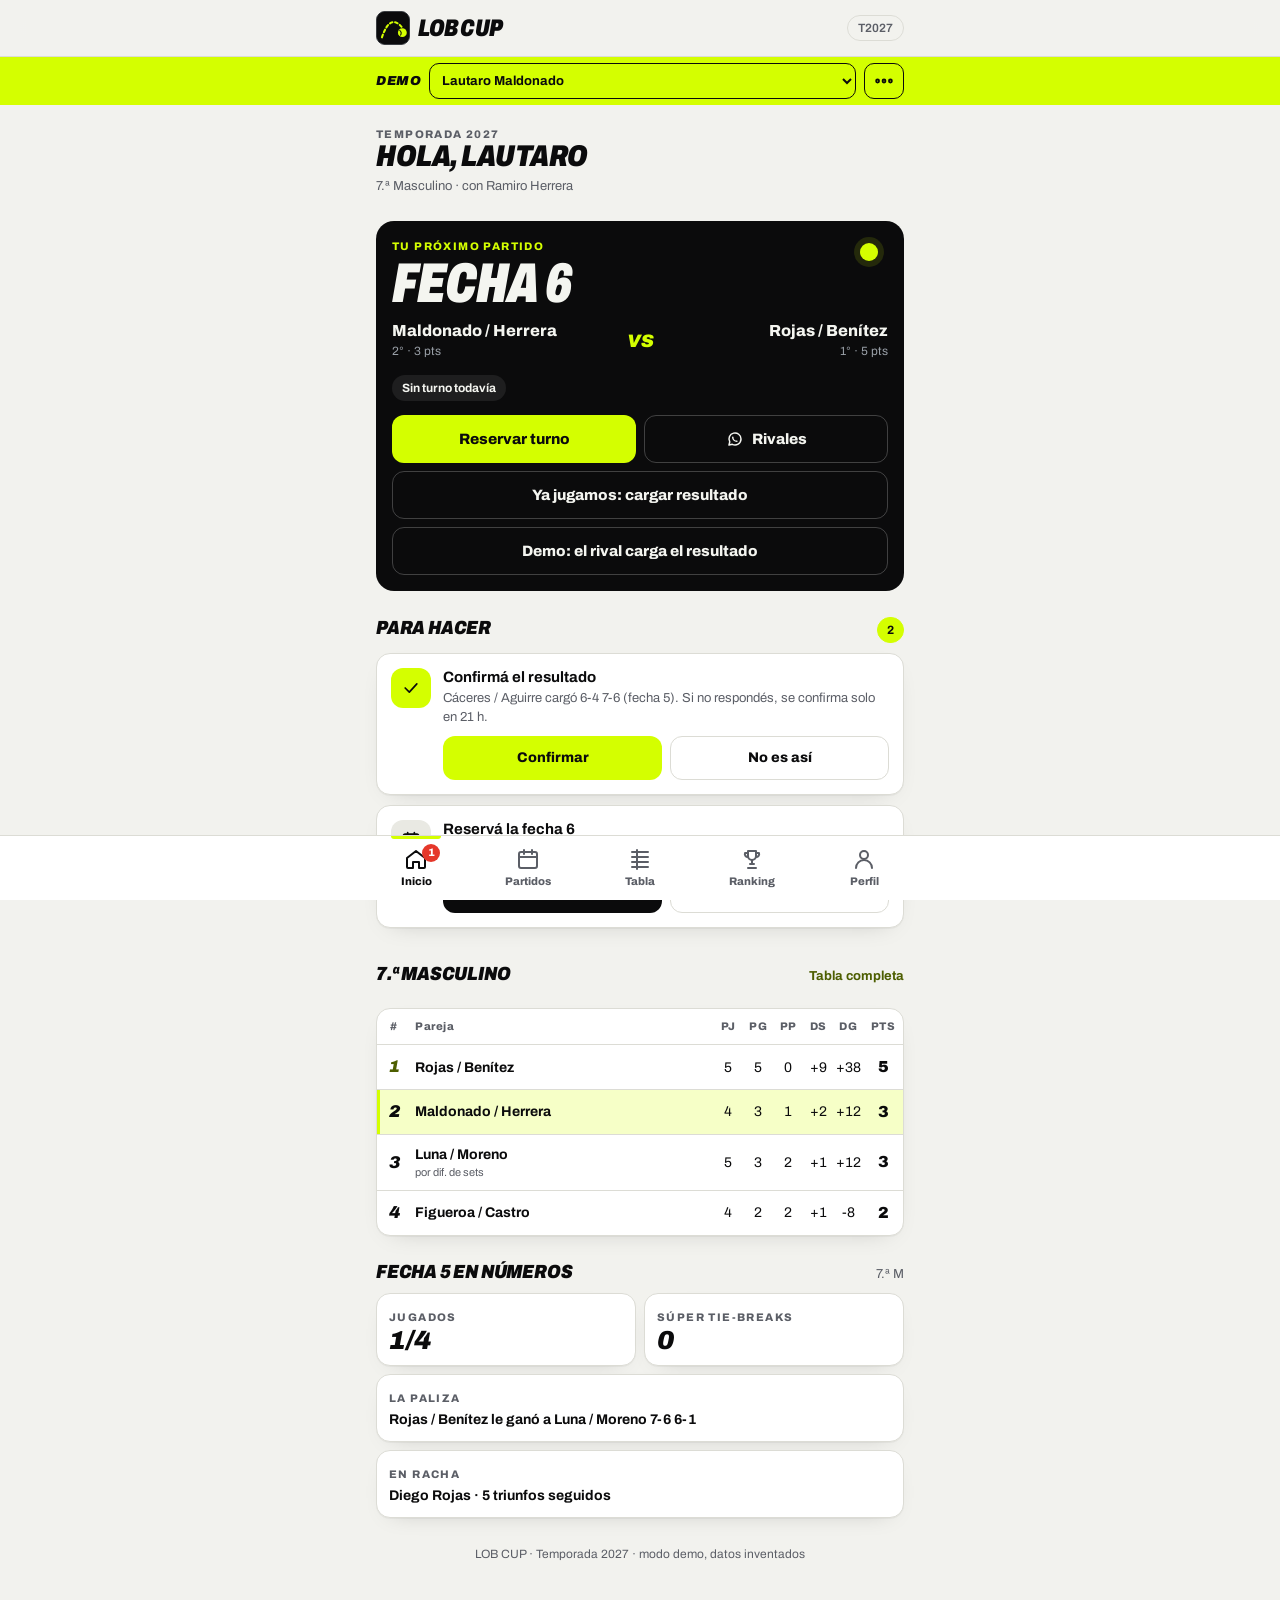
==== index.html @ bacb91ec "Pantallas: inicio, partidos, tabla, ranking, perfil y panel; demo en un archivo Co-Authored-By: Clau" ====
<!doctype html>
<html lang="es-AR">
<head>
<meta charset="utf-8">
<meta name="viewport" content="width=device-width, initial-scale=1, viewport-fit=cover">
<meta name="theme-color" content="#0b0b0c">
<meta name="description" content="Liga amateur de pádel: fixture, resultados, tabla y ranking.">
<title>LOB CUP</title>
<link rel="preconnect" href="https://fonts.googleapis.com">
<link rel="preconnect" href="https://fonts.gstatic.com" crossorigin>
<link href="https://fonts.googleapis.com/css2?family=Archivo:ital,wdth,wght@0,62..125,400..900;1,62..125,400..900&display=swap" rel="stylesheet">
<link rel="stylesheet" href="css/app.css">
<link rel="icon" href="data:image/svg+xml,%3Csvg xmlns='http://www.w3.org/2000/svg' viewBox='0 0 40 40'%3E%3Crect width='40' height='40' rx='10' fill='%230b0b0c'/%3E%3Cpath d='M7 31 Q 17 1 32 21' fill='none' stroke='%23d4ff00' stroke-width='2.4' stroke-dasharray='3.2 3.2' stroke-linecap='round'/%3E%3Ccircle cx='31' cy='25.5' r='5.2' fill='%23d4ff00'/%3E%3C/svg%3E">
<script src="config.js"></script>
</head>
<body>
<div id="app"></div>
<div id="capa"></div>
<div id="toast" class="toast" role="status" aria-live="polite" hidden></div>
<script type="module" src="js/app.js"></script>
</body>
</html>
---- css/app.css ----
/* =====================================================================
   LOB CUP — identidad visual
   Negro + amarillo "volt" + rojo de alerta. Tipografía Archivo (ancha y
   condensada, en itálica para los titulares). Mobile-first (390 px).
   ===================================================================== */
:root {
  --bg: #f2f2ee;
  --surface: #ffffff;
  --surface-2: #e9e9e3;
  --ink: #0b0b0c;
  --mute: #5b5e66;
  --line: #dcdcd5;
  --volt: #d4ff00;
  --volt-ink: #0b0b0c;
  --volt-text: #4d5e00;      /* volt legible sobre fondo claro */
  --hot: #e5372a;
  --ok: #0f9f5a;
  --warn: #b26b00;
  --blue: #2c5bff;
  --hero: #0b0b0c;
  --hero-ink: #f4f5f0;
  --hero-mute: #9aa0a8;
  --shadow: 0 1px 0 rgba(0, 0, 0, .04), 0 8px 24px -16px rgba(0, 0, 0, .25);
  --r: 14px;
  --tab-h: 64px;
  --font: 'Archivo', system-ui, -apple-system, 'Segoe UI', Roboto, sans-serif;
  color-scheme: light;
}
@media (prefers-color-scheme: dark) {
  :root:not([data-theme="light"]) {
    --bg: #0a0b0d; --surface: #15171b; --surface-2: #1e2127; --ink: #f4f5f0; --mute: #979ca6; --line: #282c33;
    --volt-text: #d4ff00; --hot: #ff5446; --ok: #2fdc84; --warn: #ffb020; --blue: #6b8cff;
    --hero: #000000; --shadow: 0 1px 0 rgba(255, 255, 255, .03); color-scheme: dark;
  }
}
:root[data-theme="dark"] {
  --bg: #0a0b0d; --surface: #15171b; --surface-2: #1e2127; --ink: #f4f5f0; --mute: #979ca6; --line: #282c33;
  --volt-text: #d4ff00; --hot: #ff5446; --ok: #2fdc84; --warn: #ffb020; --blue: #6b8cff;
  --hero: #000000; --shadow: 0 1px 0 rgba(255, 255, 255, .03); color-scheme: dark;
}

* { box-sizing: border-box; margin: 0; padding: 0; }
html { -webkit-text-size-adjust: 100%; }
body {
  background: var(--bg); color: var(--ink); font-family: var(--font); font-size: 15px; line-height: 1.4;
  min-height: 100vh; -webkit-tap-highlight-color: transparent; overflow-x: hidden;
}
button, input, select, textarea { font: inherit; color: inherit; }
button { cursor: pointer; border: 0; background: none; }
a { color: inherit; }
.num, .tab-num { font-variant-numeric: tabular-nums; }
.sr { position: absolute; width: 1px; height: 1px; overflow: hidden; clip: rect(0 0 0 0); }
[hidden] { display: none !important; }

/* ---------- Encabezado ---------- */
.top {
  position: sticky; top: 0; z-index: 20; background: color-mix(in srgb, var(--bg) 88%, transparent);
  backdrop-filter: blur(12px); -webkit-backdrop-filter: blur(12px); border-bottom: 1px solid var(--line);
}
.top-in { max-width: 560px; margin: 0 auto; padding: 10px 16px; display: flex; align-items: center; gap: 10px; min-height: 56px; }
.logo { display: flex; align-items: center; gap: 8px; text-decoration: none; min-width: 0; }
.logo svg { width: 34px; height: 34px; flex: none; }
.logo b {
  font-weight: 900; font-style: italic; font-stretch: 75%; font-size: 24px; letter-spacing: -.5px; text-transform: uppercase;
  line-height: 1; white-space: nowrap;
}
.top .sp { flex: 1; }
.pill { display: inline-flex; align-items: center; gap: 6px; border: 1px solid var(--line); border-radius: 999px; padding: 4px 10px; font-size: 12px; font-weight: 600; color: var(--mute); white-space: nowrap; }
.icon-btn { width: 44px; height: 44px; border-radius: 12px; display: grid; place-items: center; flex: none; }
.icon-btn:active { background: var(--surface-2); }
.icon-btn svg { width: 22px; height: 22px; }

/* Barra de demo */
.demo-bar { background: var(--volt); color: var(--volt-ink); }
.demo-in { max-width: 560px; margin: 0 auto; padding: 6px 16px; display: flex; align-items: center; gap: 8px; font-size: 13px; font-weight: 700; }
.demo-in .tag { font-weight: 900; font-style: italic; letter-spacing: .5px; }
.demo-in select {
  flex: 1; min-width: 0; height: 36px; border-radius: 10px; border: 1.5px solid var(--volt-ink); background: transparent; color: var(--volt-ink);
  padding: 0 8px; font-weight: 700; font-size: 13px;
}
.demo-in select option { color: #0b0b0c; background: #fff; }
.demo-in .icon-btn { width: 40px; height: 36px; border: 1.5px solid var(--volt-ink); border-radius: 10px; }

/* ---------- Contenido ---------- */
main { max-width: 560px; margin: 0 auto; padding: 16px 16px calc(var(--tab-h) + 28px + env(safe-area-inset-bottom)); }
.h1 { font-weight: 900; font-style: italic; font-stretch: 80%; text-transform: uppercase; font-size: 30px; line-height: .95; letter-spacing: -.5px; }
.h2 { font-weight: 900; font-style: italic; font-stretch: 85%; text-transform: uppercase; font-size: 19px; letter-spacing: -.2px; line-height: 1.05; }
.kicker { font-size: 11px; font-weight: 800; letter-spacing: 1.4px; text-transform: uppercase; color: var(--mute); }
.mute { color: var(--mute); }
.small { font-size: 13px; }
.sec { margin-top: 26px; }
.sec-h { display: flex; align-items: baseline; justify-content: space-between; gap: 10px; margin-bottom: 10px; }
.sec-h a, .link { font-size: 13px; font-weight: 700; color: var(--volt-text); text-decoration: none; background: none; min-height: 44px; display: inline-flex; align-items: center; }
.saludo { display: flex; justify-content: space-between; align-items: flex-end; gap: 12px; }
.saludo p { margin-top: 6px; }

.card { background: var(--surface); border: 1px solid var(--line); border-radius: var(--r); box-shadow: var(--shadow); }
.card.pad { padding: 16px; }
.stack > * + * { margin-top: 10px; }
.row { display: flex; align-items: center; gap: 10px; }
.grow { flex: 1; min-width: 0; }
.ellipsis { white-space: nowrap; overflow: hidden; text-overflow: ellipsis; }

/* Héroe: el momento de marca (siempre negro) */
.hero {
  position: relative; overflow: hidden; background: var(--hero); color: var(--hero-ink); border-radius: 18px; padding: 18px 16px 16px;
  isolation: isolate;
}
.hero::before { /* la parábola del globo */
  content: ""; position: absolute; z-index: -1; right: -70px; top: -120px; width: 300px; height: 260px;
  border: 2px dashed rgba(212, 255, 0, .35); border-radius: 50%; border-left-color: transparent; border-bottom-color: transparent; transform: rotate(-12deg);
}
.hero::after { content: ""; position: absolute; z-index: -1; right: 26px; top: 22px; width: 18px; height: 18px; border-radius: 50%; background: var(--volt); box-shadow: 0 0 0 6px rgba(212, 255, 0, .12); }
.hero .kicker { color: var(--volt); }
.hero .fecha-big { font-weight: 900; font-style: italic; font-stretch: 70%; font-size: 56px; line-height: .85; letter-spacing: -1px; text-transform: uppercase; }
.hero .vs { margin-top: 14px; display: grid; grid-template-columns: 1fr auto 1fr; gap: 8px; align-items: center; }
.hero .vs .lado { min-width: 0; }
.hero .vs .lado b { display: block; font-weight: 800; font-size: 16px; line-height: 1.15; overflow-wrap: anywhere; }
.hero .vs .lado span { font-size: 12px; color: var(--hero-mute); }
.hero .vs .lado.der { text-align: right; }
.hero .vs .x { font-weight: 900; font-style: italic; font-size: 18px; color: var(--volt); }
.hero .chips { margin-top: 14px; display: flex; flex-wrap: wrap; gap: 6px; }
.hero .chip { background: rgba(255, 255, 255, .08); color: var(--hero-ink); border-color: transparent; }
.hero .acciones { margin-top: 14px; display: grid; grid-template-columns: 1fr 1fr; gap: 8px; }
.hero .btn.ghost { color: var(--hero-ink); border-color: rgba(255, 255, 255, .22); }

/* Botones */
.btn {
  min-height: 48px; padding: 0 16px; border-radius: 12px; font-weight: 800; font-size: 15px; display: inline-flex; align-items: center; justify-content: center;
  gap: 8px; text-align: center; line-height: 1.1; border: 1.5px solid transparent; text-decoration: none; user-select: none;
  transition: transform .08s ease;
}
.btn:active { transform: scale(.98); }
.btn.volt { background: var(--volt); color: var(--volt-ink); }
.btn.dark { background: var(--ink); color: var(--bg); }
.btn.ghost { border-color: var(--line); background: transparent; }
.btn.hot { background: var(--hot); color: #fff; }
.btn.ok { background: var(--ok); color: #fff; }
.btn.block { width: 100%; }
.btn.sm { min-height: 44px; font-size: 14px; padding: 0 12px; }
.btn[disabled] { opacity: .45; pointer-events: none; }
.btn svg { width: 18px; height: 18px; flex: none; }
.btns { display: grid; grid-template-columns: 1fr 1fr; gap: 8px; }
.btns.one { grid-template-columns: 1fr; }

/* Chips de estado */
.chip { display: inline-flex; align-items: center; gap: 5px; height: 26px; padding: 0 9px; border-radius: 999px; font-size: 12px; font-weight: 700; border: 1px solid var(--line); white-space: nowrap; }
.chip .dot { width: 7px; height: 7px; border-radius: 50%; background: currentColor; }
.chip.ok { color: var(--ok); border-color: color-mix(in srgb, var(--ok) 40%, transparent); }
.chip.warn { color: var(--warn); border-color: color-mix(in srgb, var(--warn) 45%, transparent); }
.chip.hot { color: var(--hot); border-color: color-mix(in srgb, var(--hot) 45%, transparent); }
.chip.volt { background: var(--volt); color: var(--volt-ink); border-color: var(--volt); }
.chip.solid { background: var(--ink); color: var(--bg); border-color: var(--ink); }

/* Filtros (categorías, fechas) */
.filtros { display: flex; gap: 6px; overflow-x: auto; scrollbar-width: none; margin: 0 -16px; padding: 2px 16px 4px; scroll-snap-type: x proximity; }
.filtros::-webkit-scrollbar { display: none; }
.filtros button {
  flex: none; min-height: 40px; padding: 0 14px; border-radius: 999px; border: 1.5px solid var(--line); font-weight: 800; font-size: 13px; white-space: nowrap; scroll-snap-align: start;
}
.filtros button.on { background: var(--ink); color: var(--bg); border-color: var(--ink); }
.seg { display: grid; grid-auto-flow: column; grid-auto-columns: 1fr; background: var(--surface-2); border-radius: 12px; padding: 4px; gap: 4px; }
.seg button { min-height: 40px; border-radius: 9px; font-weight: 800; font-size: 13px; color: var(--mute); }
.seg button.on { background: var(--surface); color: var(--ink); box-shadow: var(--shadow); }

/* Pendientes */
.pend { display: flex; gap: 12px; padding: 14px; align-items: flex-start; }
.pend .ico { width: 40px; height: 40px; border-radius: 12px; display: grid; place-items: center; flex: none; background: var(--surface-2); }
.pend .ico svg { width: 20px; height: 20px; }
.pend.urg .ico { background: var(--volt); color: var(--volt-ink); }
.pend.hot .ico { background: color-mix(in srgb, var(--hot) 16%, transparent); color: var(--hot); }
.pend b { display: block; font-size: 15px; line-height: 1.2; }
.pend p { font-size: 13px; color: var(--mute); margin-top: 3px; }
.pend .btns { margin-top: 10px; }

/* Marcador (sets) */
.marcador { display: grid; grid-template-columns: minmax(0, 1fr) auto; row-gap: 6px; column-gap: 10px; align-items: center; }
.marcador .eq { min-width: 0; font-weight: 700; font-size: 14px; line-height: 1.2; overflow-wrap: anywhere; }
.marcador .eq.gana { font-weight: 900; }
.marcador .eq.gana::after { content: " ●"; color: var(--volt-text); font-size: 10px; vertical-align: middle; }
.marcador .sets { display: flex; gap: 4px; }
.marcador .sets span { width: 28px; height: 30px; border-radius: 7px; display: grid; place-items: center; font-weight: 900; font-size: 16px; background: var(--surface-2); font-variant-numeric: tabular-nums; }
.marcador .sets span.g { background: var(--ink); color: var(--bg); }
.marcador .sets span.stb { font-size: 13px; }

/* Tarjeta de partido */
.partido { padding: 12px 14px; display: block; width: 100%; text-align: left; }
.partido + .partido { border-top: 1px solid var(--line); }
.partido .meta { display: flex; justify-content: space-between; align-items: center; gap: 8px; margin-bottom: 8px; font-size: 12px; color: var(--mute); font-weight: 700; }
.partido.mio { box-shadow: inset 3px 0 0 var(--volt); }
.lista { overflow: hidden; }

/* Tabla de posiciones */
.tabla { width: 100%; border-collapse: collapse; table-layout: fixed; }
.tabla th { font-size: 11px; font-weight: 800; color: var(--mute); text-align: center; padding: 10px 0; border-bottom: 1px solid var(--line); letter-spacing: .5px; }
.tabla td { padding: 10px 0; text-align: center; border-bottom: 1px solid var(--line); font-variant-numeric: tabular-nums; font-size: 14px; }
.tabla tr:last-child td { border-bottom: 0; }
.tabla th.pos, .tabla td.pos { width: 34px; }
.tabla td.pos { font-weight: 900; font-style: italic; font-size: 17px; }
.tabla th.n, .tabla td.n { width: 30px; }
.tabla th.pts, .tabla td.pts { width: 40px; }
.tabla td.pts { font-weight: 900; font-size: 16px; }
.tabla th.eq, .tabla td.eq { text-align: left; padding-left: 4px; padding-right: 6px; }
.tabla td.eq b { display: block; font-size: 14px; white-space: nowrap; overflow: hidden; text-overflow: ellipsis; }
.tabla td.eq small { display: block; font-size: 11px; color: var(--mute); white-space: nowrap; overflow: hidden; text-overflow: ellipsis; }
.tabla tr.mia td { background: color-mix(in srgb, var(--volt) 22%, transparent); }
.tabla tr.mia td.pos { box-shadow: inset 3px 0 0 var(--volt); }
.tabla tr[data-act] { cursor: pointer; }
.tabla tr.podio1 td.pos { color: var(--volt-text); }

/* Ranking */
.podio { display: grid; grid-template-columns: 1fr 1.15fr 1fr; gap: 8px; align-items: end; }
.podio .p { background: var(--surface); border: 1px solid var(--line); border-radius: 14px; padding: 12px 8px; text-align: center; min-width: 0; }
.podio .p.uno { background: var(--hero); color: var(--hero-ink); border-color: var(--hero); padding-top: 18px; }
.podio .p .lugar { font-weight: 900; font-style: italic; font-stretch: 70%; font-size: 34px; line-height: .9; }
.podio .p.uno .lugar { color: var(--volt); font-size: 44px; }
.podio .p b { display: block; font-size: 13px; line-height: 1.15; margin-top: 6px; overflow-wrap: anywhere; }
.podio .p .pts { font-weight: 900; font-size: 18px; margin-top: 4px; font-variant-numeric: tabular-nums; }
.podio .p small { font-size: 11px; opacity: .7; }
.rk-row { display: grid; grid-template-columns: 34px minmax(0, 1fr) auto 52px; gap: 8px; align-items: center; padding: 10px 14px; min-height: 56px; width: 100%; text-align: left; }
.rk-row + .rk-row { border-top: 1px solid var(--line); }
.rk-row .pos { font-weight: 900; font-style: italic; font-size: 17px; text-align: center; }
.rk-row b { display: block; font-size: 14px; white-space: nowrap; overflow: hidden; text-overflow: ellipsis; }
.rk-row small { display: block; font-size: 12px; color: var(--mute); white-space: nowrap; overflow: hidden; text-overflow: ellipsis; }
.rk-row .pts { font-weight: 900; font-size: 17px; text-align: right; font-variant-numeric: tabular-nums; }
.rk-row.yo { background: color-mix(in srgb, var(--volt) 22%, transparent); }
.racha { font-size: 11px; font-weight: 900; padding: 3px 7px; border-radius: 6px; background: var(--surface-2); white-space: nowrap; }
.racha.G { background: var(--volt); color: var(--volt-ink); }
.racha.P { color: var(--hot); }
.ultimos { display: flex; gap: 4px; }
.ultimos i { width: 22px; height: 22px; border-radius: 6px; display: grid; place-items: center; font-style: normal; font-size: 11px; font-weight: 900; background: var(--surface-2); }
.ultimos i.G { background: var(--volt); color: var(--volt-ink); }

/* Estadísticas */
.stats { display: grid; grid-template-columns: repeat(4, minmax(0, 1fr)); gap: 8px; }
.stat { background: var(--surface-2); border-radius: 12px; padding: 10px 6px; text-align: center; min-width: 0; }
.stat b { display: block; font-weight: 900; font-size: 22px; line-height: 1; font-variant-numeric: tabular-nums; }
.stat span { display: block; font-size: 11px; color: var(--mute); margin-top: 4px; font-weight: 700; }
.hero .stat { background: rgba(255, 255, 255, .07); }
.hero .stat span { color: var(--hero-mute); }

/* Destacados de la fecha */
.dest { display: grid; grid-template-columns: 1fr 1fr; gap: 8px; }
.dest .card { padding: 12px; min-width: 0; }
.dest .card b { display: block; font-size: 14px; margin-top: 4px; line-height: 1.2; overflow-wrap: anywhere; }
.dest .card .big { font-weight: 900; font-style: italic; font-size: 26px; line-height: 1; }
.dest .card.full { grid-column: 1 / -1; }

/* Formularios */
.campo { display: block; }
.campo + .campo { margin-top: 12px; }
.campo span { display: block; font-size: 13px; font-weight: 700; margin-bottom: 6px; }
.campo input, .campo select, .campo textarea {
  width: 100%; min-height: 48px; border-radius: 12px; border: 1.5px solid var(--line); background: var(--surface); padding: 10px 12px; font-size: 16px;
}
.campo textarea { min-height: 84px; resize: vertical; }
.campo input:focus, .campo select:focus, .campo textarea:focus { outline: none; border-color: var(--ink); }
.grid2 { display: grid; grid-template-columns: 1fr 1fr; gap: 10px; }
.grid2 .campo + .campo { margin-top: 0; }
.ayuda { font-size: 12px; color: var(--mute); margin-top: 6px; }
.error { color: var(--hot); font-weight: 700; font-size: 13px; }
.switch { display: flex; align-items: center; justify-content: space-between; gap: 12px; min-height: 52px; padding: 6px 0; }
.switch input { width: 48px; height: 28px; appearance: none; -webkit-appearance: none; background: var(--line); border-radius: 999px; position: relative; flex: none; transition: background .15s; }
.switch input::after { content: ""; position: absolute; top: 3px; left: 3px; width: 22px; height: 22px; border-radius: 50%; background: #fff; transition: transform .15s; box-shadow: 0 1px 3px rgba(0, 0, 0, .3); }
.switch input:checked { background: var(--ink); }
.switch input:checked::after { transform: translateX(20px); background: var(--volt); }

/* Editor de resultado */
.score { display: grid; grid-template-columns: minmax(0, 1fr) 120px 120px; gap: 8px 6px; align-items: center; }
.score .hd { font-size: 12px; font-weight: 800; text-align: center; color: var(--mute); text-transform: uppercase; letter-spacing: .5px; overflow-wrap: anywhere; }
.score .lbl { font-weight: 800; font-size: 13px; line-height: 1.15; }
.score .lbl small { display: block; font-size: 11px; color: var(--mute); font-weight: 600; }
.step { display: grid; grid-template-columns: 38px 1fr 38px; align-items: center; background: var(--surface-2); border-radius: 12px; height: 48px; }
.step button { height: 48px; font-size: 22px; font-weight: 700; border-radius: 12px; }
.step button:active { background: var(--line); }
.step output { text-align: center; font-weight: 900; font-size: 22px; font-variant-numeric: tabular-nums; }
.score .fila-stb[hidden] { display: none; }
.veredicto { margin-top: 14px; padding: 12px; border-radius: 12px; background: var(--surface-2); font-weight: 800; font-size: 14px; }
.veredicto.ok { background: color-mix(in srgb, var(--volt) 35%, transparent); }
.veredicto.mal { color: var(--hot); }

/* Turnos para reservar */
.dias { display: flex; gap: 6px; overflow-x: auto; scrollbar-width: none; margin: 0 -16px; padding: 2px 16px 6px; }
.dias::-webkit-scrollbar { display: none; }
.dias button { flex: none; width: 58px; min-height: 64px; border-radius: 12px; border: 1.5px solid var(--line); display: grid; place-items: center; padding: 6px 0; line-height: 1.05; }
.dias button small { font-size: 11px; font-weight: 700; color: var(--mute); text-transform: uppercase; }
.dias button b { font-size: 20px; font-weight: 900; }
.dias button.on { background: var(--ink); color: var(--bg); border-color: var(--ink); }
.dias button.on small { color: var(--bg); opacity: .7; }
.slots { display: grid; grid-template-columns: 1fr 1fr; gap: 8px; margin-top: 10px; }
.slot { min-height: 60px; border-radius: 12px; border: 1.5px solid var(--line); padding: 8px 10px; text-align: left; }
.slot b { display: block; font-size: 16px; font-weight: 900; font-variant-numeric: tabular-nums; }
.slot small { font-size: 12px; color: var(--mute); font-weight: 700; }
.slot.on { border-color: var(--ink); background: var(--volt); color: var(--volt-ink); }
.slot.on small { color: var(--volt-ink); }
.slot[disabled] { opacity: .4; }

/* Barra de pestañas */
.tabs {
  position: fixed; left: 0; right: 0; bottom: 0; z-index: 30; background: var(--surface); border-top: 1px solid var(--line);
  padding-bottom: env(safe-area-inset-bottom);
}
.tabs-in { max-width: 560px; margin: 0 auto; display: grid; grid-template-columns: repeat(5, 1fr); height: var(--tab-h); }
.tabs button { display: flex; flex-direction: column; align-items: center; justify-content: center; gap: 3px; font-size: 11px; font-weight: 800; color: var(--mute); position: relative; min-width: 0; }
.tabs button svg { width: 24px; height: 24px; }
.tabs button.on { color: var(--ink); }
.tabs button.on::before { content: ""; position: absolute; top: 0; left: 28%; right: 28%; height: 3px; border-radius: 0 0 3px 3px; background: var(--volt); }
.tabs .badge { position: absolute; top: 8px; left: calc(50% + 6px); min-width: 18px; height: 18px; border-radius: 9px; background: var(--hot); color: #fff; font-size: 11px; display: grid; place-items: center; padding: 0 5px; }

/* Hoja inferior */
.overlay { position: fixed; inset: 0; z-index: 50; background: rgba(0, 0, 0, .5); display: flex; align-items: flex-end; justify-content: center; animation: fade .15s ease; }
.sheet {
  width: 100%; max-width: 560px; max-height: 92vh; overflow-y: auto; overscroll-behavior: contain; background: var(--bg); border-radius: 20px 20px 0 0;
  padding: 8px 16px calc(20px + env(safe-area-inset-bottom)); animation: sube .2s ease;
}
.sheet .asa { width: 40px; height: 5px; border-radius: 3px; background: var(--line); margin: 4px auto 10px; }
.sheet-h { display: flex; align-items: center; gap: 8px; margin-bottom: 14px; }
.sheet-h .h2 { flex: 1; min-width: 0; }
@keyframes sube { from { transform: translateY(40px); opacity: .5; } to { transform: none; opacity: 1; } }
@keyframes fade { from { opacity: 0; } to { opacity: 1; } }

.toast {
  position: fixed; left: 16px; right: 16px; bottom: calc(var(--tab-h) + 14px + env(safe-area-inset-bottom)); z-index: 60; max-width: 528px; margin: 0 auto;
  background: var(--ink); color: var(--bg); padding: 14px 16px; border-radius: 14px; font-weight: 700; font-size: 14px; box-shadow: 0 10px 30px rgba(0, 0, 0, .3);
  animation: sube .2s ease;
}
.toast.mal { background: var(--hot); color: #fff; }

/* Línea de tiempo del partido */
.linea { list-style: none; border-left: 2px solid var(--line); margin-left: 6px; padding-left: 14px; }
.linea li { position: relative; font-size: 13px; padding: 4px 0; }
.linea li::before { content: ""; position: absolute; left: -20px; top: 9px; width: 10px; height: 10px; border-radius: 50%; background: var(--line); }
.linea li.ok::before { background: var(--ok); }
.linea li.hot::before { background: var(--hot); }
.linea li.volt::before { background: var(--volt); }

.vacio { text-align: center; padding: 28px 16px; color: var(--mute); }
.vacio b { display: block; color: var(--ink); font-size: 16px; margin-bottom: 4px; }
.versiones { display: grid; grid-template-columns: 1fr 1fr; gap: 8px; }
.versiones .card { padding: 10px; min-width: 0; }
.versiones .card b { font-size: 12px; display: block; margin-bottom: 4px; }
.versiones .sets-txt { font-weight: 900; font-size: 18px; font-variant-numeric: tabular-nums; }
.log { font-size: 13px; padding: 10px 14px; }
.log + .log { border-top: 1px solid var(--line); }
.log time { display: block; font-size: 11px; color: var(--mute); font-weight: 700; }
.avatar { width: 56px; height: 56px; border-radius: 16px; background: var(--volt); color: var(--volt-ink); display: grid; place-items: center; font-weight: 900; font-style: italic; font-size: 22px; flex: none; }
.lineas-explica { list-style: none; font-size: 14px; }
.lineas-explica li { display: flex; justify-content: space-between; gap: 10px; padding: 8px 0; border-bottom: 1px dashed var(--line); }
.lineas-explica li:last-child { border-bottom: 0; }
.lineas-explica b { font-variant-numeric: tabular-nums; }
.pie { text-align: center; color: var(--mute); font-size: 12px; margin-top: 28px; }
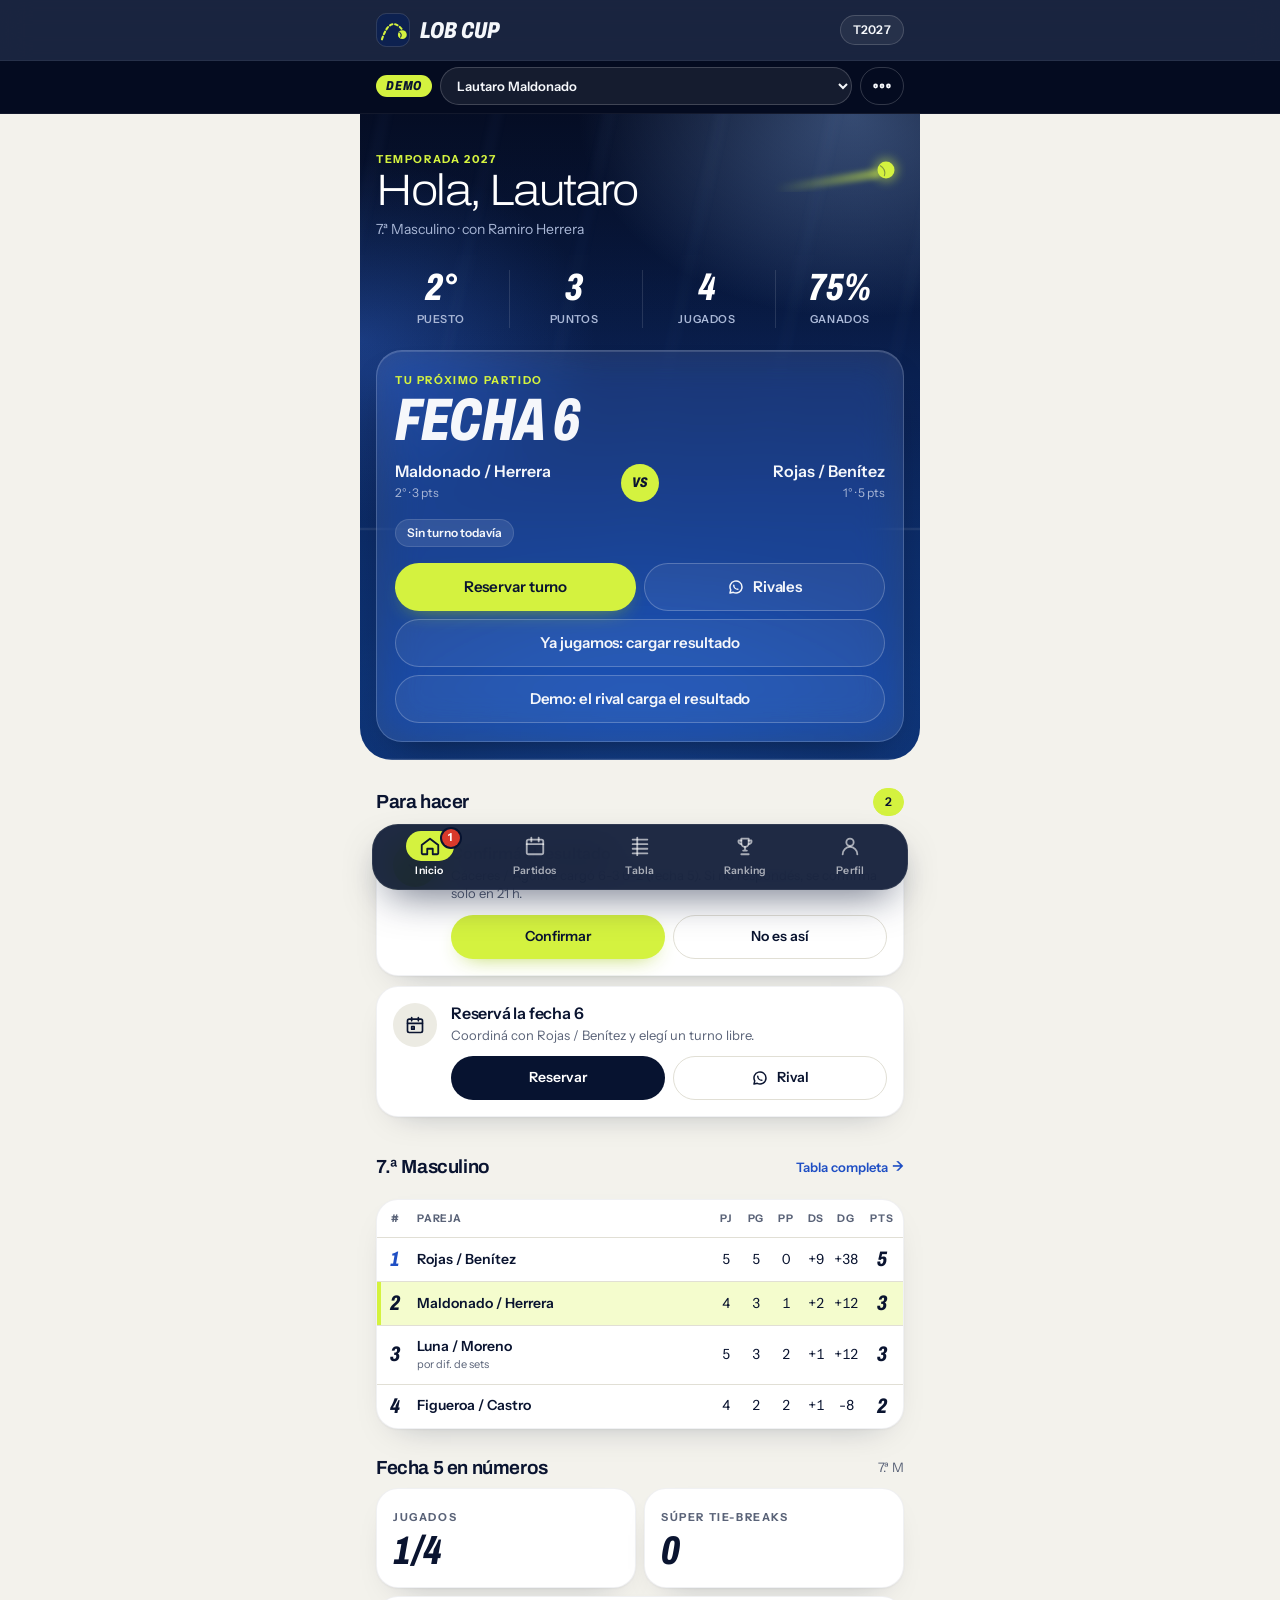
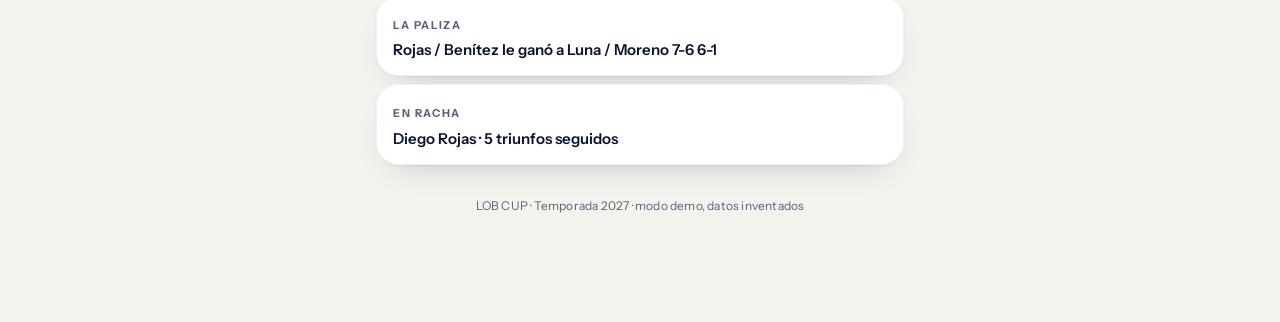
==== commit bf46c374: "Nueva identidad visual: noche de arena (azul cancha + lima) - Inicio con escenario a todo el ancho: " ====
--- a/index.html
+++ b/index.html
@@ -3,14 +3,14 @@
 <head>
 <meta charset="utf-8">
 <meta name="viewport" content="width=device-width, initial-scale=1, viewport-fit=cover">
-<meta name="theme-color" content="#0b0b0c">
+<meta name="theme-color" content="#081633">
 <meta name="description" content="Liga amateur de pádel: fixture, resultados, tabla y ranking.">
 <title>LOB CUP</title>
 <link rel="preconnect" href="https://fonts.googleapis.com">
 <link rel="preconnect" href="https://fonts.gstatic.com" crossorigin>
-<link href="https://fonts.googleapis.com/css2?family=Archivo:ital,wdth,wght@0,62..125,400..900;1,62..125,400..900&display=swap" rel="stylesheet">
+<link href="https://fonts.googleapis.com/css2?family=Archivo:ital,wdth,wght@0,62..125,100..900;1,62..125,100..900&family=Instrument+Sans:wdth,wght@75..100,400..700&display=swap" rel="stylesheet">
 <link rel="stylesheet" href="css/app.css">
-<link rel="icon" href="data:image/svg+xml,%3Csvg xmlns='http://www.w3.org/2000/svg' viewBox='0 0 40 40'%3E%3Crect width='40' height='40' rx='10' fill='%230b0b0c'/%3E%3Cpath d='M7 31 Q 17 1 32 21' fill='none' stroke='%23d4ff00' stroke-width='2.4' stroke-dasharray='3.2 3.2' stroke-linecap='round'/%3E%3Ccircle cx='31' cy='25.5' r='5.2' fill='%23d4ff00'/%3E%3C/svg%3E">
+<link rel="icon" href="data:image/svg+xml,%3Csvg xmlns='http://www.w3.org/2000/svg' viewBox='0 0 40 40'%3E%3Crect width='40' height='40' rx='10' fill='%230d2150'/%3E%3Cpath d='M7 31 Q 17 1 32 21' fill='none' stroke='%23d4f23f' stroke-width='2.4' stroke-dasharray='3.2 3.2' stroke-linecap='round'/%3E%3Ccircle cx='31' cy='25.5' r='5.2' fill='%23d4f23f'/%3E%3C/svg%3E">
 <script src="config.js"></script>
 </head>
 <body>
--- a/css/app.css
+++ b/css/app.css
@@ -1,49 +1,67 @@
 /* =====================================================================
-   LOB CUP — identidad visual
-   Negro + amarillo "volt" + rojo de alerta. Tipografía Archivo (ancha y
-   condensada, en itálica para los titulares). Mobile-first (390 px).
+   LOB CUP — identidad visual "noche de arena"
+   Azul noche → azul cancha, acento lima (pelota), tarjetas blancas/crema
+   y vidrio esmerilado sobre el héroe. Archivo (condensada, itálica) para
+   números y Archivo liviana y ancha para titulares; Instrument Sans para
+   el texto. Mobile-first (390 px).
+
+   FOTOS REALES: el héroe de Inicio (.stage) y los héroes sueltos (.hero)
+   tienen la variable --hero-foto. Para usar una foto (Insta360, iPhone):
+     .stage { --hero-foto: url("fotos/hero.jpg"); }
+   y agregale la clase "con-foto" al elemento si querés esconder las
+   líneas de cancha dibujadas con CSS.
    ===================================================================== */
 :root {
-  --bg: #f2f2ee;
+  --bg: #f3f2ec;            /* crema */
   --surface: #ffffff;
-  --surface-2: #e9e9e3;
-  --ink: #0b0b0c;
-  --mute: #5b5e66;
-  --line: #dcdcd5;
-  --volt: #d4ff00;
-  --volt-ink: #0b0b0c;
-  --volt-text: #4d5e00;      /* volt legible sobre fondo claro */
-  --hot: #e5372a;
-  --ok: #0f9f5a;
-  --warn: #b26b00;
-  --blue: #2c5bff;
-  --hero: #0b0b0c;
-  --hero-ink: #f4f5f0;
-  --hero-mute: #9aa0a8;
-  --shadow: 0 1px 0 rgba(0, 0, 0, .04), 0 8px 24px -16px rgba(0, 0, 0, .25);
-  --r: 14px;
+  --surface-2: #ecebe3;
+  --ink: #0a1430;           /* azul noche (texto) */
+  --mute: #5a6378;
+  --line: #e1dfd5;
+  --card-line: rgba(10, 20, 48, .06);
+  --volt: #d4f23f;          /* lima pelota: siempre como relleno, con texto oscuro */
+  --volt-ink: #0a1430;
+  --volt-text: #1f4fc4;     /* acento legible sobre claro (azul cancha) */
+  --hot: #d93a2b;
+  --ok: #0c8f55;
+  --warn: #a96300;
+  --blue: #1957c8;
+  --navy: #071330;
+  --court: #1652b8;
+  --hero: #0a1a3d;
+  --hero-ink: #f5f7fb;
+  --hero-mute: #a9b7d6;
+  --glass: rgba(255, 255, 255, .10);
+  --glass-line: rgba(255, 255, 255, .18);
+  --shadow: 0 1px 2px rgba(10, 20, 48, .04), 0 14px 34px -22px rgba(10, 20, 48, .35);
+  --r: 22px;
   --tab-h: 64px;
-  --font: 'Archivo', system-ui, -apple-system, 'Segoe UI', Roboto, sans-serif;
+  --hero-foto: none;
+  --mia: color-mix(in srgb, var(--volt) 26%, transparent);
+  --cancha: url("data:image/svg+xml,%3Csvg xmlns='http://www.w3.org/2000/svg' viewBox='0 0 400 300'%3E%3Cg fill='none' stroke='%23fff' stroke-opacity='.2' stroke-width='1.3'%3E%3Cpath d='M140 40H260L460 300H-60Z'/%3E%3Cpath d='M113 75H287M25 190H375M200 75V190'/%3E%3C/g%3E%3Cpath d='M78 120H322' stroke='%23fff' stroke-opacity='.42' stroke-width='2.4'/%3E%3Cpath d='M78 120V104M322 120V104M78 104H322' fill='none' stroke='%23fff' stroke-opacity='.12'/%3E%3C/svg%3E");
+  --pelota: url("data:image/svg+xml,%3Csvg xmlns='http://www.w3.org/2000/svg' viewBox='0 0 140 44'%3E%3Cdefs%3E%3ClinearGradient id='t' x1='0' x2='1'%3E%3Cstop offset='0' stop-color='%23d4f23f' stop-opacity='0'/%3E%3Cstop offset='1' stop-color='%23d4f23f' stop-opacity='.55'/%3E%3C/linearGradient%3E%3Cfilter id='b' x='-20%' y='-100%' width='140%' height='300%'%3E%3CfeGaussianBlur stdDeviation='2.4'/%3E%3C/filter%3E%3Cfilter id='g' x='-100%' y='-100%' width='300%' height='300%'%3E%3CfeGaussianBlur stdDeviation='5'/%3E%3C/filter%3E%3C/defs%3E%3Crect x='8' y='20' width='106' height='9' rx='4.5' fill='url(%23t)' filter='url(%23b)' transform='rotate(-9 118 22)'/%3E%3Ccircle cx='120' cy='22' r='12' fill='%23d4f23f' opacity='.4' filter='url(%23g)'/%3E%3Ccircle cx='120' cy='22' r='8.5' fill='%23d4f23f'/%3E%3Cpath d='M114 17.5c3.8 2.2 5.6 6.4 4.3 10.6' fill='none' stroke='%230a1a3d' stroke-opacity='.4' stroke-width='1.1'/%3E%3C/svg%3E");
+  --font: 'Instrument Sans', system-ui, -apple-system, 'Segoe UI', Roboto, sans-serif;
+  --display: 'Archivo', 'Instrument Sans', system-ui, sans-serif;
   color-scheme: light;
 }
 @media (prefers-color-scheme: dark) {
   :root:not([data-theme="light"]) {
-    --bg: #0a0b0d; --surface: #15171b; --surface-2: #1e2127; --ink: #f4f5f0; --mute: #979ca6; --line: #282c33;
-    --volt-text: #d4ff00; --hot: #ff5446; --ok: #2fdc84; --warn: #ffb020; --blue: #6b8cff;
-    --hero: #000000; --shadow: 0 1px 0 rgba(255, 255, 255, .03); color-scheme: dark;
+    --bg: #050c1c; --mia: color-mix(in srgb, var(--volt) 13%, transparent); --surface: #0c1730; --surface-2: #13213f; --ink: #eef2fa; --mute: #8f9cb7; --line: #1c2a49;
+    --card-line: rgba(255, 255, 255, .05); --volt-text: #d4f23f; --hot: #ff6052; --ok: #36d68b; --warn: #ffb52e; --blue: #7aa2ff;
+    --hero: #0b1b42; --shadow: 0 1px 0 rgba(255, 255, 255, .03), 0 18px 40px -26px rgba(0, 0, 0, .8); color-scheme: dark;
   }
 }
 :root[data-theme="dark"] {
-  --bg: #0a0b0d; --surface: #15171b; --surface-2: #1e2127; --ink: #f4f5f0; --mute: #979ca6; --line: #282c33;
-  --volt-text: #d4ff00; --hot: #ff5446; --ok: #2fdc84; --warn: #ffb020; --blue: #6b8cff;
-  --hero: #000000; --shadow: 0 1px 0 rgba(255, 255, 255, .03); color-scheme: dark;
+  --bg: #050c1c; --mia: color-mix(in srgb, var(--volt) 13%, transparent); --surface: #0c1730; --surface-2: #13213f; --ink: #eef2fa; --mute: #8f9cb7; --line: #1c2a49;
+  --card-line: rgba(255, 255, 255, .05); --volt-text: #d4f23f; --hot: #ff6052; --ok: #36d68b; --warn: #ffb52e; --blue: #7aa2ff;
+  --hero: #0b1b42; --shadow: 0 1px 0 rgba(255, 255, 255, .03), 0 18px 40px -26px rgba(0, 0, 0, .8); color-scheme: dark;
 }
 
 * { box-sizing: border-box; margin: 0; padding: 0; }
-html { -webkit-text-size-adjust: 100%; }
+html { -webkit-text-size-adjust: 100%; background: var(--bg); }
 body {
-  background: var(--bg); color: var(--ink); font-family: var(--font); font-size: 15px; line-height: 1.4;
-  min-height: 100vh; -webkit-tap-highlight-color: transparent; overflow-x: hidden;
+  background: var(--bg); color: var(--ink); font-family: var(--font); font-size: 15px; line-height: 1.42;
+  min-height: 100vh; -webkit-tap-highlight-color: transparent; overflow-x: hidden; -webkit-font-smoothing: antialiased;
 }
 button, input, select, textarea { font: inherit; color: inherit; }
 button { cursor: pointer; border: 0; background: none; }
@@ -51,104 +69,176 @@
 .num, .tab-num { font-variant-numeric: tabular-nums; }
 .sr { position: absolute; width: 1px; height: 1px; overflow: hidden; clip: rect(0 0 0 0); }
 [hidden] { display: none !important; }
-
-/* ---------- Encabezado ---------- */
+:focus-visible { outline: 2px solid var(--volt); outline-offset: 2px; }
+
+/* ---------- Encabezado (siempre azul noche: la marca) ---------- */
 .top {
-  position: sticky; top: 0; z-index: 20; background: color-mix(in srgb, var(--bg) 88%, transparent);
-  backdrop-filter: blur(12px); -webkit-backdrop-filter: blur(12px); border-bottom: 1px solid var(--line);
-}
-.top-in { max-width: 560px; margin: 0 auto; padding: 10px 16px; display: flex; align-items: center; gap: 10px; min-height: 56px; }
-.logo { display: flex; align-items: center; gap: 8px; text-decoration: none; min-width: 0; }
+  position: sticky; top: 0; z-index: 20; background: color-mix(in srgb, var(--navy) 92%, transparent); color: var(--hero-ink);
+  backdrop-filter: blur(14px) saturate(140%); -webkit-backdrop-filter: blur(14px) saturate(140%); border-bottom: 1px solid rgba(255, 255, 255, .06);
+}
+.top-in { max-width: 560px; margin: 0 auto; padding: 8px 16px; display: flex; align-items: center; gap: 10px; min-height: 58px; }
+.logo { display: flex; align-items: center; gap: 10px; text-decoration: none; min-width: 0; min-height: 44px; }
 .logo svg { width: 34px; height: 34px; flex: none; }
 .logo b {
-  font-weight: 900; font-style: italic; font-stretch: 75%; font-size: 24px; letter-spacing: -.5px; text-transform: uppercase;
+  font-family: var(--display); font-weight: 800; font-style: italic; font-stretch: 72%; font-size: 23px; letter-spacing: .2px; text-transform: uppercase;
   line-height: 1; white-space: nowrap;
 }
 .top .sp { flex: 1; }
-.pill { display: inline-flex; align-items: center; gap: 6px; border: 1px solid var(--line); border-radius: 999px; padding: 4px 10px; font-size: 12px; font-weight: 600; color: var(--mute); white-space: nowrap; }
-.icon-btn { width: 44px; height: 44px; border-radius: 12px; display: grid; place-items: center; flex: none; }
+.pill { display: inline-flex; align-items: center; gap: 6px; border: 1px solid var(--line); border-radius: 999px; padding: 5px 12px; font-size: 12px; font-weight: 600; color: var(--mute); white-space: nowrap; letter-spacing: .3px; }
+.top .pill { border-color: rgba(255, 255, 255, .16); background: rgba(255, 255, 255, .06); color: var(--hero-ink); }
+.icon-btn { width: 44px; height: 44px; border-radius: 999px; display: grid; place-items: center; flex: none; }
 .icon-btn:active { background: var(--surface-2); }
+.top .icon-btn:active { background: rgba(255, 255, 255, .1); }
 .icon-btn svg { width: 22px; height: 22px; }
 
 /* Barra de demo */
-.demo-bar { background: var(--volt); color: var(--volt-ink); }
-.demo-in { max-width: 560px; margin: 0 auto; padding: 6px 16px; display: flex; align-items: center; gap: 8px; font-size: 13px; font-weight: 700; }
-.demo-in .tag { font-weight: 900; font-style: italic; letter-spacing: .5px; }
+.demo-bar { background: #040b20; color: var(--hero-ink); border-bottom: 1px solid rgba(255, 255, 255, .06); }
+.demo-in { max-width: 560px; margin: 0 auto; padding: 6px 16px 8px; display: flex; align-items: center; gap: 8px; font-size: 13px; font-weight: 600; }
+.demo-in .tag {
+  font-family: var(--display); font-weight: 800; font-style: italic; font-stretch: 75%; letter-spacing: .8px; font-size: 13px;
+  background: var(--volt); color: var(--volt-ink); border-radius: 999px; padding: 4px 10px; line-height: 1.1;
+}
 .demo-in select {
-  flex: 1; min-width: 0; height: 36px; border-radius: 10px; border: 1.5px solid var(--volt-ink); background: transparent; color: var(--volt-ink);
-  padding: 0 8px; font-weight: 700; font-size: 13px;
-}
-.demo-in select option { color: #0b0b0c; background: #fff; }
-.demo-in .icon-btn { width: 40px; height: 36px; border: 1.5px solid var(--volt-ink); border-radius: 10px; }
+  flex: 1; min-width: 0; height: 38px; border-radius: 999px; border: 1px solid rgba(255, 255, 255, .18); background: rgba(255, 255, 255, .07); color: var(--hero-ink);
+  padding: 0 12px; font-weight: 600; font-size: 13px;
+}
+.demo-in select option, .demo-in select optgroup { color: #0a1430; background: #fff; }
+.demo-in .icon-btn { width: 44px; height: 38px; border: 1px solid rgba(255, 255, 255, .18); border-radius: 999px; color: var(--hero-ink); }
 
 /* ---------- Contenido ---------- */
-main { max-width: 560px; margin: 0 auto; padding: 16px 16px calc(var(--tab-h) + 28px + env(safe-area-inset-bottom)); }
-.h1 { font-weight: 900; font-style: italic; font-stretch: 80%; text-transform: uppercase; font-size: 30px; line-height: .95; letter-spacing: -.5px; }
-.h2 { font-weight: 900; font-style: italic; font-stretch: 85%; text-transform: uppercase; font-size: 19px; letter-spacing: -.2px; line-height: 1.05; }
-.kicker { font-size: 11px; font-weight: 800; letter-spacing: 1.4px; text-transform: uppercase; color: var(--mute); }
+main { max-width: 560px; margin: 0 auto; padding: 22px 16px calc(var(--tab-h) + 44px + env(safe-area-inset-bottom)); }
+.h1 {
+  font-family: var(--display); font-weight: 300; font-stretch: 112%; font-size: 34px; line-height: 1.02; letter-spacing: -1.3px;
+}
+.h2 { font-family: var(--display); font-weight: 650; font-stretch: 100%; font-size: 19px; letter-spacing: -.4px; line-height: 1.15; }
+.kicker { font-size: 11px; font-weight: 700; letter-spacing: 1.6px; text-transform: uppercase; color: var(--mute); }
 .mute { color: var(--mute); }
 .small { font-size: 13px; }
-.sec { margin-top: 26px; }
-.sec-h { display: flex; align-items: baseline; justify-content: space-between; gap: 10px; margin-bottom: 10px; }
-.sec-h a, .link { font-size: 13px; font-weight: 700; color: var(--volt-text); text-decoration: none; background: none; min-height: 44px; display: inline-flex; align-items: center; }
+.sec { margin-top: 28px; }
+.sec-h { display: flex; align-items: center; justify-content: space-between; gap: 10px; margin-bottom: 10px; }
+.sec-h a, .link { font-size: 13px; font-weight: 600; color: var(--volt-text); text-decoration: none; background: none; min-height: 44px; display: inline-flex; align-items: center; gap: 4px; }
+.link::after { content: "→"; font-size: 14px; }
 .saludo { display: flex; justify-content: space-between; align-items: flex-end; gap: 12px; }
-.saludo p { margin-top: 6px; }
-
-.card { background: var(--surface); border: 1px solid var(--line); border-radius: var(--r); box-shadow: var(--shadow); }
-.card.pad { padding: 16px; }
+.saludo p { margin-top: 8px; }
+
+.card { background: var(--surface); border: 1px solid var(--card-line); border-radius: var(--r); box-shadow: var(--shadow); }
+.card.pad { padding: 18px; }
 .stack > * + * { margin-top: 10px; }
-.row { display: flex; align-items: center; gap: 10px; }
+.row { display: flex; align-items: center; gap: 12px; }
 .grow { flex: 1; min-width: 0; }
 .ellipsis { white-space: nowrap; overflow: hidden; text-overflow: ellipsis; }
 
-/* Héroe: el momento de marca (siempre negro) */
-.hero {
-  position: relative; overflow: hidden; background: var(--hero); color: var(--hero-ink); border-radius: 18px; padding: 18px 16px 16px;
-  isolation: isolate;
-}
-.hero::before { /* la parábola del globo */
-  content: ""; position: absolute; z-index: -1; right: -70px; top: -120px; width: 300px; height: 260px;
-  border: 2px dashed rgba(212, 255, 0, .35); border-radius: 50%; border-left-color: transparent; border-bottom-color: transparent; transform: rotate(-12deg);
-}
-.hero::after { content: ""; position: absolute; z-index: -1; right: 26px; top: 22px; width: 18px; height: 18px; border-radius: 50%; background: var(--volt); box-shadow: 0 0 0 6px rgba(212, 255, 0, .12); }
+/* ---------- Escenario: héroe a todo el ancho de Inicio ----------
+   Capas: oscurecido · foto (--hero-foto) · luces de estadio · degradé azul.
+   ::before = estelas de movimiento, ::after = cancha en perspectiva + pelota. */
+.stage, .hero {
+  position: relative; isolation: isolate; overflow: hidden; color: var(--hero-ink);
+  background-color: var(--navy);
+  --arena:
+    linear-gradient(180deg, rgba(5, 12, 32, .35) 0%, rgba(5, 12, 32, 0) 40%, rgba(5, 12, 32, .45) 100%),
+    var(--hero-foto),
+    radial-gradient(70% 45% at 88% 0%, rgba(140, 185, 255, .55), transparent 70%),
+    radial-gradient(60% 40% at 0% 35%, rgba(60, 120, 240, .35), transparent 70%),
+    radial-gradient(90% 55% at 50% 105%, rgba(40, 120, 255, .55), transparent 70%),
+    linear-gradient(180deg, #050e27 0%, #0b2459 48%, #1450b4 100%);
+  background-image: var(--arena);
+  background-size: auto, cover, auto, auto, auto, auto;
+  background-position: center, center, center, center, center, center;
+  background-repeat: no-repeat;
+}
+.stage::before, .hero::before {
+  content: ""; position: absolute; z-index: -1; inset: -20px; pointer-events: none;
+  background: repeating-linear-gradient(102deg, transparent 0 46px, rgba(170, 205, 255, .13) 46px 49px, transparent 49px 110px);
+  filter: blur(6px); opacity: .9;
+  -webkit-mask-image: linear-gradient(180deg, #000 0%, rgba(0, 0, 0, .5) 55%, transparent 85%); mask-image: linear-gradient(180deg, #000 0%, rgba(0, 0, 0, .5) 55%, transparent 85%);
+}
+.stage::after, .hero::after {
+  content: ""; position: absolute; z-index: -1; inset: 0; pointer-events: none;
+  background: var(--pelota) no-repeat right 14px top 12px / 104px auto, var(--cancha) no-repeat center top 34px / 125% auto;
+}
+/* En el escenario la pelota va en el fondo y la cancha se desvanece hacia arriba (no pisa los números) */
+.stage {
+  background-image: var(--pelota), var(--arena);
+  background-size: 140px auto, auto, cover, auto, auto, auto, auto;
+  background-position: right 14px top 34px, center, center, center, center, center, center;
+}
+.stage.con-foto { background-image: var(--arena); background-size: auto, cover, auto, auto, auto, auto; background-position: center; }
+.stage::after {
+  background: var(--cancha) no-repeat center bottom / 150% auto;
+  -webkit-mask-image: linear-gradient(180deg, transparent 0%, transparent 52%, #000 82%); mask-image: linear-gradient(180deg, transparent 0%, transparent 52%, #000 82%);
+}
+.stage.con-foto::before, .stage.con-foto::after, .hero.con-foto::before, .hero.con-foto::after { display: none; }
+
+.stage {
+  margin: -22px -16px 0; padding: 30px 16px 18px; border-radius: 0 0 32px 32px;
+}
+.stage .kicker { color: var(--volt); }
+.stage .h1 { font-size: 44px; letter-spacing: -1.8px; font-weight: 250; color: #fff; }
+.stage .saludo .mute { color: var(--hero-mute); font-size: 14px; }
+.hero-stats { display: grid; grid-template-columns: repeat(4, minmax(0, 1fr)); gap: 4px; margin-top: 30px; }
+.hero-stats > div { min-width: 0; text-align: center; }
+.hero-stats > div + div { border-left: 1px solid rgba(255, 255, 255, .12); }
+.hero-stats b {
+  display: block; font-family: var(--display); font-weight: 800; font-style: italic; font-stretch: 70%; font-size: 38px; line-height: .95;
+  letter-spacing: -.5px; font-variant-numeric: tabular-nums; color: #fff;
+}
+.hero-stats span { display: block; margin-top: 6px; font-size: 11px; font-weight: 600; letter-spacing: .6px; text-transform: uppercase; color: var(--hero-mute); }
+.stage > .sec { margin-top: 22px; }
+
+/* Héroe suelto (bandeja, perfil, bienvenida) */
+.hero { border-radius: 26px; padding: 22px 18px 18px; box-shadow: 0 24px 50px -30px rgba(7, 19, 48, .8); }
 .hero .kicker { color: var(--volt); }
-.hero .fecha-big { font-weight: 900; font-style: italic; font-stretch: 70%; font-size: 56px; line-height: .85; letter-spacing: -1px; text-transform: uppercase; }
-.hero .vs { margin-top: 14px; display: grid; grid-template-columns: 1fr auto 1fr; gap: 8px; align-items: center; }
+/* Dentro del escenario el héroe es vidrio esmerilado */
+.stage .hero {
+  background: var(--glass); border: 1px solid var(--glass-line); box-shadow: inset 0 1px 0 rgba(255, 255, 255, .14), 0 20px 40px -24px rgba(0, 0, 0, .6);
+  backdrop-filter: blur(22px) saturate(150%); -webkit-backdrop-filter: blur(22px) saturate(150%); overflow: visible;
+}
+.stage .hero::before, .stage .hero::after { display: none; }
+.hero .fecha-big {
+  font-family: var(--display); font-weight: 800; font-style: italic; font-stretch: 68%; font-size: 60px; line-height: .86; letter-spacing: -.5px; text-transform: uppercase;
+}
+.hero .vs { margin-top: 16px; display: grid; grid-template-columns: minmax(0, 1fr) auto minmax(0, 1fr); gap: 10px; align-items: center; }
 .hero .vs .lado { min-width: 0; }
-.hero .vs .lado b { display: block; font-weight: 800; font-size: 16px; line-height: 1.15; overflow-wrap: anywhere; }
+.hero .vs .lado b { display: block; font-weight: 600; font-size: 16px; line-height: 1.2; overflow-wrap: anywhere; }
 .hero .vs .lado span { font-size: 12px; color: var(--hero-mute); }
 .hero .vs .lado.der { text-align: right; }
-.hero .vs .x { font-weight: 900; font-style: italic; font-size: 18px; color: var(--volt); }
-.hero .chips { margin-top: 14px; display: flex; flex-wrap: wrap; gap: 6px; }
-.hero .chip { background: rgba(255, 255, 255, .08); color: var(--hero-ink); border-color: transparent; }
-.hero .acciones { margin-top: 14px; display: grid; grid-template-columns: 1fr 1fr; gap: 8px; }
-.hero .btn.ghost { color: var(--hero-ink); border-color: rgba(255, 255, 255, .22); }
-
-/* Botones */
+.hero .vs .x {
+  width: 38px; height: 38px; border-radius: 50%; display: grid; place-items: center; background: var(--volt); color: var(--volt-ink);
+  font-family: var(--display); font-weight: 800; font-style: italic; font-stretch: 75%; font-size: 14px;
+}
+.hero .chips { margin-top: 16px; display: flex; flex-wrap: wrap; gap: 6px; }
+.hero .chip { background: rgba(255, 255, 255, .1); color: var(--hero-ink); border-color: rgba(255, 255, 255, .12); }
+.hero .chip.volt { background: var(--volt); color: var(--volt-ink); border-color: var(--volt); }
+.hero .chip[style*="--warn"] { color: #ffc65c !important; }
+.hero .acciones { margin-top: 16px; display: grid; grid-template-columns: 1fr 1fr; gap: 8px; }
+.hero .btn.ghost { color: var(--hero-ink); border-color: rgba(255, 255, 255, .22); background: rgba(255, 255, 255, .06); }
+.hero .btn.dark { background: #fff; color: var(--navy); }
+
+/* Botones (píldoras) */
 .btn {
-  min-height: 48px; padding: 0 16px; border-radius: 12px; font-weight: 800; font-size: 15px; display: inline-flex; align-items: center; justify-content: center;
-  gap: 8px; text-align: center; line-height: 1.1; border: 1.5px solid transparent; text-decoration: none; user-select: none;
-  transition: transform .08s ease;
+  min-height: 48px; padding: 0 20px; border-radius: 999px; font-weight: 600; font-size: 15px; display: inline-flex; align-items: center; justify-content: center;
+  gap: 8px; text-align: center; line-height: 1.1; border: 1px solid transparent; text-decoration: none; user-select: none; letter-spacing: -.1px;
+  transition: transform .08s ease, background .15s ease;
 }
 .btn:active { transform: scale(.98); }
-.btn.volt { background: var(--volt); color: var(--volt-ink); }
-.btn.dark { background: var(--ink); color: var(--bg); }
+.btn.volt { background: var(--volt); color: var(--volt-ink); box-shadow: 0 8px 22px -12px rgba(160, 200, 20, .9); }
+.btn.dark { background: var(--navy); color: #fff; }
 .btn.ghost { border-color: var(--line); background: transparent; }
 .btn.hot { background: var(--hot); color: #fff; }
 .btn.ok { background: var(--ok); color: #fff; }
 .btn.block { width: 100%; }
-.btn.sm { min-height: 44px; font-size: 14px; padding: 0 12px; }
+.btn.sm { min-height: 44px; font-size: 14px; padding: 0 14px; }
 .btn[disabled] { opacity: .45; pointer-events: none; }
 .btn svg { width: 18px; height: 18px; flex: none; }
 .btns { display: grid; grid-template-columns: 1fr 1fr; gap: 8px; }
 .btns.one { grid-template-columns: 1fr; }
 
 /* Chips de estado */
-.chip { display: inline-flex; align-items: center; gap: 5px; height: 26px; padding: 0 9px; border-radius: 999px; font-size: 12px; font-weight: 700; border: 1px solid var(--line); white-space: nowrap; }
+.chip { display: inline-flex; align-items: center; gap: 5px; height: 28px; padding: 0 11px; border-radius: 999px; font-size: 12px; font-weight: 600; border: 1px solid var(--line); white-space: nowrap; }
 .chip .dot { width: 7px; height: 7px; border-radius: 50%; background: currentColor; }
-.chip.ok { color: var(--ok); border-color: color-mix(in srgb, var(--ok) 40%, transparent); }
-.chip.warn { color: var(--warn); border-color: color-mix(in srgb, var(--warn) 45%, transparent); }
-.chip.hot { color: var(--hot); border-color: color-mix(in srgb, var(--hot) 45%, transparent); }
+.chip.ok { color: var(--ok); border-color: color-mix(in srgb, var(--ok) 35%, transparent); background: color-mix(in srgb, var(--ok) 8%, transparent); }
+.chip.warn { color: var(--warn); border-color: color-mix(in srgb, var(--warn) 40%, transparent); background: color-mix(in srgb, var(--warn) 8%, transparent); }
+.chip.hot { color: var(--hot); border-color: color-mix(in srgb, var(--hot) 40%, transparent); background: color-mix(in srgb, var(--hot) 8%, transparent); }
 .chip.volt { background: var(--volt); color: var(--volt-ink); border-color: var(--volt); }
 .chip.solid { background: var(--ink); color: var(--bg); border-color: var(--ink); }
 
@@ -156,196 +246,220 @@
 .filtros { display: flex; gap: 6px; overflow-x: auto; scrollbar-width: none; margin: 0 -16px; padding: 2px 16px 4px; scroll-snap-type: x proximity; }
 .filtros::-webkit-scrollbar { display: none; }
 .filtros button {
-  flex: none; min-height: 40px; padding: 0 14px; border-radius: 999px; border: 1.5px solid var(--line); font-weight: 800; font-size: 13px; white-space: nowrap; scroll-snap-align: start;
+  flex: none; min-height: 44px; padding: 0 16px; border-radius: 999px; border: 1px solid var(--line); background: var(--surface); font-weight: 600; font-size: 13px; white-space: nowrap; scroll-snap-align: start;
 }
 .filtros button.on { background: var(--ink); color: var(--bg); border-color: var(--ink); }
-.seg { display: grid; grid-auto-flow: column; grid-auto-columns: 1fr; background: var(--surface-2); border-radius: 12px; padding: 4px; gap: 4px; }
-.seg button { min-height: 40px; border-radius: 9px; font-weight: 800; font-size: 13px; color: var(--mute); }
+.seg { display: grid; grid-auto-flow: column; grid-auto-columns: 1fr; background: var(--surface-2); border-radius: 999px; padding: 4px; gap: 4px; }
+.seg button { min-height: 44px; border-radius: 999px; font-weight: 600; font-size: 13px; color: var(--mute); }
 .seg button.on { background: var(--surface); color: var(--ink); box-shadow: var(--shadow); }
 
 /* Pendientes */
-.pend { display: flex; gap: 12px; padding: 14px; align-items: flex-start; }
-.pend .ico { width: 40px; height: 40px; border-radius: 12px; display: grid; place-items: center; flex: none; background: var(--surface-2); }
+.pend { display: flex; gap: 14px; padding: 16px; align-items: flex-start; }
+.pend .ico { width: 44px; height: 44px; border-radius: 50%; display: grid; place-items: center; flex: none; background: var(--surface-2); }
 .pend .ico svg { width: 20px; height: 20px; }
 .pend.urg .ico { background: var(--volt); color: var(--volt-ink); }
-.pend.hot .ico { background: color-mix(in srgb, var(--hot) 16%, transparent); color: var(--hot); }
-.pend b { display: block; font-size: 15px; line-height: 1.2; }
+.pend.hot .ico { background: color-mix(in srgb, var(--hot) 14%, transparent); color: var(--hot); }
+.pend b { display: block; font-size: 16px; font-weight: 600; line-height: 1.25; letter-spacing: -.2px; }
 .pend p { font-size: 13px; color: var(--mute); margin-top: 3px; }
-.pend .btns { margin-top: 10px; }
+.pend .btns { margin-top: 12px; }
 
 /* Marcador (sets) */
 .marcador { display: grid; grid-template-columns: minmax(0, 1fr) auto; row-gap: 6px; column-gap: 10px; align-items: center; }
-.marcador .eq { min-width: 0; font-weight: 700; font-size: 14px; line-height: 1.2; overflow-wrap: anywhere; }
-.marcador .eq.gana { font-weight: 900; }
-.marcador .eq.gana::after { content: " ●"; color: var(--volt-text); font-size: 10px; vertical-align: middle; }
+.marcador .eq { min-width: 0; font-weight: 500; font-size: 14px; line-height: 1.2; overflow-wrap: anywhere; }
+.marcador .eq.gana { font-weight: 700; }
+.marcador .eq.gana::after { content: ""; display: inline-block; width: 7px; height: 7px; margin-left: 6px; border-radius: 50%; background: var(--volt); box-shadow: 0 0 0 1.5px color-mix(in srgb, var(--ink) 25%, transparent); vertical-align: 1px; }
 .marcador .sets { display: flex; gap: 4px; }
-.marcador .sets span { width: 28px; height: 30px; border-radius: 7px; display: grid; place-items: center; font-weight: 900; font-size: 16px; background: var(--surface-2); font-variant-numeric: tabular-nums; }
-.marcador .sets span.g { background: var(--ink); color: var(--bg); }
-.marcador .sets span.stb { font-size: 13px; }
+.marcador .sets span {
+  width: 30px; height: 32px; border-radius: 9px; display: grid; place-items: center; background: var(--surface-2);
+  font-family: var(--display); font-weight: 800; font-style: italic; font-stretch: 75%; font-size: 18px; font-variant-numeric: tabular-nums;
+}
+.marcador .sets span.g { background: var(--navy); color: #fff; }
+:root[data-theme="dark"] .marcador .sets span.g { background: var(--volt); color: var(--volt-ink); }
+@media (prefers-color-scheme: dark) { :root:not([data-theme="light"]) .marcador .sets span.g { background: var(--volt); color: var(--volt-ink); } }
+.marcador .sets span.stb { font-size: 14px; }
 
 /* Tarjeta de partido */
-.partido { padding: 12px 14px; display: block; width: 100%; text-align: left; }
+.partido { padding: 14px 16px; display: block; width: 100%; text-align: left; }
 .partido + .partido { border-top: 1px solid var(--line); }
-.partido .meta { display: flex; justify-content: space-between; align-items: center; gap: 8px; margin-bottom: 8px; font-size: 12px; color: var(--mute); font-weight: 700; }
-.partido.mio { box-shadow: inset 3px 0 0 var(--volt); }
+.partido .meta { display: flex; justify-content: space-between; align-items: center; gap: 8px; margin-bottom: 8px; font-size: 12px; color: var(--mute); font-weight: 600; letter-spacing: .1px; }
+.partido.mio { box-shadow: inset 4px 0 0 var(--volt); }
 .lista { overflow: hidden; }
 
 /* Tabla de posiciones */
 .tabla { width: 100%; border-collapse: collapse; table-layout: fixed; }
-.tabla th { font-size: 11px; font-weight: 800; color: var(--mute); text-align: center; padding: 10px 0; border-bottom: 1px solid var(--line); letter-spacing: .5px; }
-.tabla td { padding: 10px 0; text-align: center; border-bottom: 1px solid var(--line); font-variant-numeric: tabular-nums; font-size: 14px; }
+.tabla th { font-size: 10.5px; font-weight: 700; color: var(--mute); text-align: center; padding: 12px 0 10px; border-bottom: 1px solid var(--line); letter-spacing: .8px; text-transform: uppercase; }
+.tabla td { padding: 11px 0; text-align: center; border-bottom: 1px solid var(--line); font-variant-numeric: tabular-nums; font-size: 14px; }
 .tabla tr:last-child td { border-bottom: 0; }
-.tabla th.pos, .tabla td.pos { width: 34px; }
-.tabla td.pos { font-weight: 900; font-style: italic; font-size: 17px; }
+.tabla th.pos, .tabla td.pos { width: 36px; }
+.tabla td.pos, .tabla td.pts { font-family: var(--display); font-weight: 800; font-style: italic; font-stretch: 72%; font-size: 21px; line-height: 1; }
 .tabla th.n, .tabla td.n { width: 30px; }
-.tabla th.pts, .tabla td.pts { width: 40px; }
-.tabla td.pts { font-weight: 900; font-size: 16px; }
+.tabla th.pts, .tabla td.pts { width: 42px; }
 .tabla th.eq, .tabla td.eq { text-align: left; padding-left: 4px; padding-right: 6px; }
-.tabla td.eq b { display: block; font-size: 14px; white-space: nowrap; overflow: hidden; text-overflow: ellipsis; }
+.tabla td.eq b { display: block; font-size: 14px; font-weight: 600; white-space: nowrap; overflow: hidden; text-overflow: ellipsis; }
 .tabla td.eq small { display: block; font-size: 11px; color: var(--mute); white-space: nowrap; overflow: hidden; text-overflow: ellipsis; }
-.tabla tr.mia td { background: color-mix(in srgb, var(--volt) 22%, transparent); }
-.tabla tr.mia td.pos { box-shadow: inset 3px 0 0 var(--volt); }
+.tabla tr.mia td { background: var(--mia); }
+.tabla tr.mia td.pos { box-shadow: inset 4px 0 0 var(--volt); }
 .tabla tr[data-act] { cursor: pointer; }
 .tabla tr.podio1 td.pos { color: var(--volt-text); }
 
 /* Ranking */
-.podio { display: grid; grid-template-columns: 1fr 1.15fr 1fr; gap: 8px; align-items: end; }
-.podio .p { background: var(--surface); border: 1px solid var(--line); border-radius: 14px; padding: 12px 8px; text-align: center; min-width: 0; }
-.podio .p.uno { background: var(--hero); color: var(--hero-ink); border-color: var(--hero); padding-top: 18px; }
-.podio .p .lugar { font-weight: 900; font-style: italic; font-stretch: 70%; font-size: 34px; line-height: .9; }
-.podio .p.uno .lugar { color: var(--volt); font-size: 44px; }
-.podio .p b { display: block; font-size: 13px; line-height: 1.15; margin-top: 6px; overflow-wrap: anywhere; }
-.podio .p .pts { font-weight: 900; font-size: 18px; margin-top: 4px; font-variant-numeric: tabular-nums; }
-.podio .p small { font-size: 11px; opacity: .7; }
-.rk-row { display: grid; grid-template-columns: 34px minmax(0, 1fr) auto 52px; gap: 8px; align-items: center; padding: 10px 14px; min-height: 56px; width: 100%; text-align: left; }
+.podio { display: grid; grid-template-columns: 1fr 1.18fr 1fr; gap: 8px; align-items: end; }
+.podio .p {
+  position: relative; background: var(--surface); border: 1px solid var(--card-line); border-radius: 22px; padding: 14px 8px 12px; text-align: center; min-width: 0;
+  box-shadow: var(--shadow); overflow: hidden; isolation: isolate;
+}
+.podio .p.dos { min-height: 150px; }
+.podio .p.tres { min-height: 134px; }
+.podio .p.uno {
+  color: var(--hero-ink); border-color: transparent; padding-top: 22px; min-height: 186px;
+  background: radial-gradient(90% 60% at 80% 0%, rgba(140, 185, 255, .5), transparent 70%), linear-gradient(180deg, #071330 0%, #0d2b69 60%, #1652b8 100%);
+  box-shadow: 0 24px 40px -24px rgba(7, 19, 48, .9);
+}
+.podio .p.uno::after {
+  content: ""; position: absolute; z-index: -1; inset: 0; pointer-events: none; opacity: .8;
+  background: var(--cancha) no-repeat center bottom -40px / 330% auto;
+}
+.podio .p .lugar { font-family: var(--display); font-weight: 800; font-style: italic; font-stretch: 68%; font-size: 40px; line-height: .9; color: var(--mute); }
+.podio .p.uno .lugar { color: var(--volt); font-size: 58px; }
+.podio .p b { display: block; font-size: 13px; font-weight: 600; line-height: 1.2; margin-top: 8px; overflow-wrap: anywhere; }
+.podio .p .pts { font-family: var(--display); font-weight: 800; font-style: italic; font-stretch: 75%; font-size: 24px; margin-top: 4px; font-variant-numeric: tabular-nums; }
+.podio .p small { font-size: 11px; opacity: .72; }
+.rk-row { display: grid; grid-template-columns: 34px minmax(0, 1fr) auto 52px; gap: 8px; align-items: center; padding: 10px 16px; min-height: 60px; width: 100%; text-align: left; }
 .rk-row + .rk-row { border-top: 1px solid var(--line); }
-.rk-row .pos { font-weight: 900; font-style: italic; font-size: 17px; text-align: center; }
-.rk-row b { display: block; font-size: 14px; white-space: nowrap; overflow: hidden; text-overflow: ellipsis; }
+.rk-row .pos { font-family: var(--display); font-weight: 800; font-style: italic; font-stretch: 72%; font-size: 21px; text-align: center; color: var(--mute); }
+.rk-row b { display: block; font-size: 14px; font-weight: 600; white-space: nowrap; overflow: hidden; text-overflow: ellipsis; }
 .rk-row small { display: block; font-size: 12px; color: var(--mute); white-space: nowrap; overflow: hidden; text-overflow: ellipsis; }
-.rk-row .pts { font-weight: 900; font-size: 17px; text-align: right; font-variant-numeric: tabular-nums; }
-.rk-row.yo { background: color-mix(in srgb, var(--volt) 22%, transparent); }
-.racha { font-size: 11px; font-weight: 900; padding: 3px 7px; border-radius: 6px; background: var(--surface-2); white-space: nowrap; }
+.rk-row .pts { font-family: var(--display); font-weight: 800; font-style: italic; font-stretch: 72%; font-size: 22px; text-align: right; font-variant-numeric: tabular-nums; }
+.rk-row.yo { background: var(--mia); }
+.racha { font-size: 11px; font-weight: 700; padding: 4px 8px; border-radius: 999px; background: var(--surface-2); white-space: nowrap; }
 .racha.G { background: var(--volt); color: var(--volt-ink); }
 .racha.P { color: var(--hot); }
 .ultimos { display: flex; gap: 4px; }
-.ultimos i { width: 22px; height: 22px; border-radius: 6px; display: grid; place-items: center; font-style: normal; font-size: 11px; font-weight: 900; background: var(--surface-2); }
+.ultimos i { width: 24px; height: 24px; border-radius: 50%; display: grid; place-items: center; font-style: normal; font-size: 11px; font-weight: 700; background: var(--surface-2); }
 .ultimos i.G { background: var(--volt); color: var(--volt-ink); }
+.hero .ultimos i:not(.G) { background: rgba(255, 255, 255, .12); }
 
 /* Estadísticas */
 .stats { display: grid; grid-template-columns: repeat(4, minmax(0, 1fr)); gap: 8px; }
-.stat { background: var(--surface-2); border-radius: 12px; padding: 10px 6px; text-align: center; min-width: 0; }
-.stat b { display: block; font-weight: 900; font-size: 22px; line-height: 1; font-variant-numeric: tabular-nums; }
-.stat span { display: block; font-size: 11px; color: var(--mute); margin-top: 4px; font-weight: 700; }
-.hero .stat { background: rgba(255, 255, 255, .07); }
+.stat { background: var(--surface-2); border-radius: 16px; padding: 12px 4px 10px; text-align: center; min-width: 0; }
+.stat b { display: block; font-family: var(--display); font-weight: 800; font-style: italic; font-stretch: 70%; font-size: 30px; line-height: .95; font-variant-numeric: tabular-nums; }
+.stat span { display: block; font-size: 10px; color: var(--mute); margin-top: 5px; font-weight: 600; letter-spacing: .3px; text-transform: uppercase; }
+.hero .stat { background: rgba(255, 255, 255, .08); border: 1px solid rgba(255, 255, 255, .1); backdrop-filter: blur(10px); -webkit-backdrop-filter: blur(10px); }
 .hero .stat span { color: var(--hero-mute); }
 
 /* Destacados de la fecha */
 .dest { display: grid; grid-template-columns: 1fr 1fr; gap: 8px; }
-.dest .card { padding: 12px; min-width: 0; }
-.dest .card b { display: block; font-size: 14px; margin-top: 4px; line-height: 1.2; overflow-wrap: anywhere; }
-.dest .card .big { font-weight: 900; font-style: italic; font-size: 26px; line-height: 1; }
+.dest .card { padding: 16px; min-width: 0; }
+.dest .card b { display: block; font-size: 15px; font-weight: 600; margin-top: 6px; line-height: 1.3; overflow-wrap: anywhere; }
+.dest .card .big { font-family: var(--display); font-weight: 800; font-style: italic; font-stretch: 70%; font-size: 40px; line-height: 1; margin-top: 4px; }
 .dest .card.full { grid-column: 1 / -1; }
 
 /* Formularios */
 .campo { display: block; }
 .campo + .campo { margin-top: 12px; }
-.campo span { display: block; font-size: 13px; font-weight: 700; margin-bottom: 6px; }
+.campo span { display: block; font-size: 13px; font-weight: 600; margin-bottom: 6px; }
 .campo input, .campo select, .campo textarea {
-  width: 100%; min-height: 48px; border-radius: 12px; border: 1.5px solid var(--line); background: var(--surface); padding: 10px 12px; font-size: 16px;
+  width: 100%; min-height: 50px; border-radius: 16px; border: 1px solid var(--line); background: var(--surface); padding: 10px 14px; font-size: 16px;
 }
 .campo textarea { min-height: 84px; resize: vertical; }
-.campo input:focus, .campo select:focus, .campo textarea:focus { outline: none; border-color: var(--ink); }
+.campo input:focus, .campo select:focus, .campo textarea:focus { outline: none; border-color: var(--blue); box-shadow: 0 0 0 3px color-mix(in srgb, var(--blue) 18%, transparent); }
 .grid2 { display: grid; grid-template-columns: 1fr 1fr; gap: 10px; }
 .grid2 .campo + .campo { margin-top: 0; }
-.ayuda { font-size: 12px; color: var(--mute); margin-top: 6px; }
-.error { color: var(--hot); font-weight: 700; font-size: 13px; }
+.ayuda { font-size: 12px; color: var(--mute); margin-top: 8px; }
+.error { color: var(--hot); font-weight: 600; font-size: 13px; }
 .switch { display: flex; align-items: center; justify-content: space-between; gap: 12px; min-height: 52px; padding: 6px 0; }
-.switch input { width: 48px; height: 28px; appearance: none; -webkit-appearance: none; background: var(--line); border-radius: 999px; position: relative; flex: none; transition: background .15s; }
-.switch input::after { content: ""; position: absolute; top: 3px; left: 3px; width: 22px; height: 22px; border-radius: 50%; background: #fff; transition: transform .15s; box-shadow: 0 1px 3px rgba(0, 0, 0, .3); }
-.switch input:checked { background: var(--ink); }
+.switch input { width: 50px; height: 30px; appearance: none; -webkit-appearance: none; background: var(--line); border-radius: 999px; position: relative; flex: none; transition: background .15s; }
+.switch input::after { content: ""; position: absolute; top: 3px; left: 3px; width: 24px; height: 24px; border-radius: 50%; background: #fff; transition: transform .15s; box-shadow: 0 1px 3px rgba(0, 0, 0, .3); }
+.switch input:checked { background: var(--navy); }
 .switch input:checked::after { transform: translateX(20px); background: var(--volt); }
 
 /* Editor de resultado */
 .score { display: grid; grid-template-columns: minmax(0, 1fr) 120px 120px; gap: 8px 6px; align-items: center; }
-.score .hd { font-size: 12px; font-weight: 800; text-align: center; color: var(--mute); text-transform: uppercase; letter-spacing: .5px; overflow-wrap: anywhere; }
-.score .lbl { font-weight: 800; font-size: 13px; line-height: 1.15; }
-.score .lbl small { display: block; font-size: 11px; color: var(--mute); font-weight: 600; }
-.step { display: grid; grid-template-columns: 38px 1fr 38px; align-items: center; background: var(--surface-2); border-radius: 12px; height: 48px; }
-.step button { height: 48px; font-size: 22px; font-weight: 700; border-radius: 12px; }
-.step button:active { background: var(--line); }
-.step output { text-align: center; font-weight: 900; font-size: 22px; font-variant-numeric: tabular-nums; }
+.score .hd { font-size: 11px; font-weight: 700; text-align: center; color: var(--mute); text-transform: uppercase; letter-spacing: .6px; overflow-wrap: anywhere; }
+.score .lbl { font-weight: 600; font-size: 13px; line-height: 1.15; }
+.score .lbl small { display: block; font-size: 11px; color: var(--mute); font-weight: 500; }
+.step { display: grid; grid-template-columns: 40px 1fr 40px; align-items: center; background: var(--surface); border: 1px solid var(--line); border-radius: 999px; height: 50px; }
+.step button { height: 48px; font-size: 22px; font-weight: 500; border-radius: 999px; color: var(--mute); }
+.step button:active { background: var(--surface-2); }
+.step output { text-align: center; font-family: var(--display); font-weight: 800; font-style: italic; font-stretch: 72%; font-size: 28px; line-height: 1; font-variant-numeric: tabular-nums; }
 .score .fila-stb[hidden] { display: none; }
-.veredicto { margin-top: 14px; padding: 12px; border-radius: 12px; background: var(--surface-2); font-weight: 800; font-size: 14px; }
-.veredicto.ok { background: color-mix(in srgb, var(--volt) 35%, transparent); }
-.veredicto.mal { color: var(--hot); }
+.veredicto { margin-top: 14px; padding: 14px 16px; border-radius: 18px; background: var(--surface-2); font-weight: 600; font-size: 14px; }
+.veredicto.ok { background: var(--volt); color: var(--volt-ink); }
+.veredicto.mal { color: var(--hot); background: color-mix(in srgb, var(--hot) 9%, transparent); }
 
 /* Turnos para reservar */
 .dias { display: flex; gap: 6px; overflow-x: auto; scrollbar-width: none; margin: 0 -16px; padding: 2px 16px 6px; }
 .dias::-webkit-scrollbar { display: none; }
-.dias button { flex: none; width: 58px; min-height: 64px; border-radius: 12px; border: 1.5px solid var(--line); display: grid; place-items: center; padding: 6px 0; line-height: 1.05; }
-.dias button small { font-size: 11px; font-weight: 700; color: var(--mute); text-transform: uppercase; }
-.dias button b { font-size: 20px; font-weight: 900; }
-.dias button.on { background: var(--ink); color: var(--bg); border-color: var(--ink); }
-.dias button.on small { color: var(--bg); opacity: .7; }
+.dias button { flex: none; width: 60px; min-height: 72px; border-radius: 20px; border: 1px solid var(--line); background: var(--surface); display: grid; place-items: center; padding: 8px 0; line-height: 1.05; }
+.dias button small { font-size: 10.5px; font-weight: 600; color: var(--mute); text-transform: uppercase; letter-spacing: .6px; }
+.dias button b { font-family: var(--display); font-size: 26px; font-weight: 800; font-style: italic; font-stretch: 72%; }
+.dias button.on { background: var(--navy); color: #fff; border-color: var(--navy); }
+.dias button.on small { color: var(--volt); opacity: 1; }
 .slots { display: grid; grid-template-columns: 1fr 1fr; gap: 8px; margin-top: 10px; }
-.slot { min-height: 60px; border-radius: 12px; border: 1.5px solid var(--line); padding: 8px 10px; text-align: left; }
-.slot b { display: block; font-size: 16px; font-weight: 900; font-variant-numeric: tabular-nums; }
-.slot small { font-size: 12px; color: var(--mute); font-weight: 700; }
-.slot.on { border-color: var(--ink); background: var(--volt); color: var(--volt-ink); }
+.slot { min-height: 64px; border-radius: 18px; border: 1px solid var(--line); background: var(--surface); padding: 10px 14px; text-align: left; }
+.slot b { display: block; font-family: var(--display); font-size: 22px; font-weight: 800; font-style: italic; font-stretch: 72%; line-height: 1.05; font-variant-numeric: tabular-nums; }
+.slot small { font-size: 12px; color: var(--mute); font-weight: 600; }
+.slot.on { border-color: var(--volt); background: var(--volt); color: var(--volt-ink); box-shadow: 0 10px 22px -14px rgba(150, 190, 10, .9); }
 .slot.on small { color: var(--volt-ink); }
 .slot[disabled] { opacity: .4; }
 
-/* Barra de pestañas */
+/* Barra de pestañas: dock flotante azul noche */
 .tabs {
-  position: fixed; left: 0; right: 0; bottom: 0; z-index: 30; background: var(--surface); border-top: 1px solid var(--line);
-  padding-bottom: env(safe-area-inset-bottom);
-}
-.tabs-in { max-width: 560px; margin: 0 auto; display: grid; grid-template-columns: repeat(5, 1fr); height: var(--tab-h); }
-.tabs button { display: flex; flex-direction: column; align-items: center; justify-content: center; gap: 3px; font-size: 11px; font-weight: 800; color: var(--mute); position: relative; min-width: 0; }
-.tabs button svg { width: 24px; height: 24px; }
-.tabs button.on { color: var(--ink); }
-.tabs button.on::before { content: ""; position: absolute; top: 0; left: 28%; right: 28%; height: 3px; border-radius: 0 0 3px 3px; background: var(--volt); }
-.tabs .badge { position: absolute; top: 8px; left: calc(50% + 6px); min-width: 18px; height: 18px; border-radius: 9px; background: var(--hot); color: #fff; font-size: 11px; display: grid; place-items: center; padding: 0 5px; }
+  position: fixed; left: 12px; right: 12px; bottom: calc(10px + env(safe-area-inset-bottom)); z-index: 30; max-width: 536px; margin: 0 auto;
+  background: rgba(7, 19, 48, .9); color: #fff; border: 1px solid rgba(255, 255, 255, .08); border-radius: 26px;
+  backdrop-filter: blur(18px) saturate(150%); -webkit-backdrop-filter: blur(18px) saturate(150%); box-shadow: 0 18px 40px -16px rgba(7, 19, 48, .7);
+}
+.tabs-in { display: grid; grid-template-columns: repeat(5, 1fr); height: var(--tab-h); padding: 0 4px; }
+.tabs button { display: flex; flex-direction: column; align-items: center; justify-content: center; gap: 7px; font-size: 10.5px; font-weight: 600; color: rgba(255, 255, 255, .62); position: relative; min-width: 0; letter-spacing: .2px; }
+.tabs button svg { width: 22px; height: 22px; position: relative; z-index: 1; }
+.tabs button span:not(.badge) { position: relative; z-index: 1; }
+.tabs button.on { color: #fff; }
+.tabs button.on svg { color: var(--volt-ink); }
+.tabs button.on::before { content: ""; position: absolute; top: 6px; left: 50%; width: 48px; height: 30px; margin-left: -24px; border-radius: 999px; background: var(--volt); }
+.tabs .badge { position: absolute; z-index: 2; top: 4px; left: calc(50% + 12px); min-width: 18px; height: 18px; border-radius: 9px; background: var(--hot); color: #fff; font-size: 11px; font-weight: 700; display: grid; place-items: center; padding: 0 5px; box-shadow: 0 0 0 2px #071330; }
 
 /* Hoja inferior */
-.overlay { position: fixed; inset: 0; z-index: 50; background: rgba(0, 0, 0, .5); display: flex; align-items: flex-end; justify-content: center; animation: fade .15s ease; }
+.overlay { position: fixed; inset: 0; z-index: 50; background: rgba(4, 10, 28, .55); backdrop-filter: blur(3px); -webkit-backdrop-filter: blur(3px); display: flex; align-items: flex-end; justify-content: center; animation: fade .15s ease; }
 .sheet {
-  width: 100%; max-width: 560px; max-height: 92vh; overflow-y: auto; overscroll-behavior: contain; background: var(--bg); border-radius: 20px 20px 0 0;
-  padding: 8px 16px calc(20px + env(safe-area-inset-bottom)); animation: sube .2s ease;
-}
-.sheet .asa { width: 40px; height: 5px; border-radius: 3px; background: var(--line); margin: 4px auto 10px; }
-.sheet-h { display: flex; align-items: center; gap: 8px; margin-bottom: 14px; }
-.sheet-h .h2 { flex: 1; min-width: 0; }
+  width: 100%; max-width: 560px; max-height: 92vh; overflow-y: auto; overscroll-behavior: contain; background: var(--bg); border-radius: 30px 30px 0 0;
+  padding: 8px 16px calc(22px + env(safe-area-inset-bottom)); animation: sube .2s ease; box-shadow: 0 -20px 50px -20px rgba(0, 0, 0, .4);
+}
+.sheet .asa { width: 42px; height: 5px; border-radius: 3px; background: var(--line); margin: 4px auto 12px; }
+.sheet-h { display: flex; align-items: center; gap: 8px; margin-bottom: 16px; }
+.sheet-h .h2 { flex: 1; min-width: 0; font-weight: 300; font-stretch: 110%; font-size: 26px; letter-spacing: -.9px; }
 @keyframes sube { from { transform: translateY(40px); opacity: .5; } to { transform: none; opacity: 1; } }
 @keyframes fade { from { opacity: 0; } to { opacity: 1; } }
 
 .toast {
-  position: fixed; left: 16px; right: 16px; bottom: calc(var(--tab-h) + 14px + env(safe-area-inset-bottom)); z-index: 60; max-width: 528px; margin: 0 auto;
-  background: var(--ink); color: var(--bg); padding: 14px 16px; border-radius: 14px; font-weight: 700; font-size: 14px; box-shadow: 0 10px 30px rgba(0, 0, 0, .3);
-  animation: sube .2s ease;
+  position: fixed; left: 16px; right: 16px; bottom: calc(var(--tab-h) + 22px + env(safe-area-inset-bottom)); z-index: 60; max-width: 528px; margin: 0 auto;
+  background: var(--navy); color: #fff; padding: 14px 18px; border-radius: 20px; font-weight: 600; font-size: 14px; box-shadow: 0 14px 34px rgba(4, 10, 28, .35);
+  border: 1px solid rgba(255, 255, 255, .08); animation: sube .2s ease;
 }
 .toast.mal { background: var(--hot); color: #fff; }
 
 /* Línea de tiempo del partido */
-.linea { list-style: none; border-left: 2px solid var(--line); margin-left: 6px; padding-left: 14px; }
-.linea li { position: relative; font-size: 13px; padding: 4px 0; }
-.linea li::before { content: ""; position: absolute; left: -20px; top: 9px; width: 10px; height: 10px; border-radius: 50%; background: var(--line); }
+.linea { list-style: none; border-left: 2px solid var(--line); margin-left: 6px; padding-left: 16px; }
+.linea li { position: relative; font-size: 13px; padding: 5px 0; }
+.linea li::before { content: ""; position: absolute; left: -22px; top: 10px; width: 10px; height: 10px; border-radius: 50%; background: var(--line); box-shadow: 0 0 0 3px var(--bg); }
 .linea li.ok::before { background: var(--ok); }
 .linea li.hot::before { background: var(--hot); }
 .linea li.volt::before { background: var(--volt); }
 
-.vacio { text-align: center; padding: 28px 16px; color: var(--mute); }
-.vacio b { display: block; color: var(--ink); font-size: 16px; margin-bottom: 4px; }
+.vacio { text-align: center; padding: 30px 16px; color: var(--mute); }
+.vacio b { display: block; color: var(--ink); font-size: 16px; font-weight: 600; margin-bottom: 4px; }
 .versiones { display: grid; grid-template-columns: 1fr 1fr; gap: 8px; }
-.versiones .card { padding: 10px; min-width: 0; }
+.versiones .card { padding: 12px; min-width: 0; }
 .versiones .card b { font-size: 12px; display: block; margin-bottom: 4px; }
-.versiones .sets-txt { font-weight: 900; font-size: 18px; font-variant-numeric: tabular-nums; }
-.log { font-size: 13px; padding: 10px 14px; }
+.versiones .sets-txt { font-family: var(--display); font-weight: 800; font-style: italic; font-stretch: 75%; font-size: 22px; font-variant-numeric: tabular-nums; }
+.log { font-size: 13px; padding: 12px 16px; }
 .log + .log { border-top: 1px solid var(--line); }
-.log time { display: block; font-size: 11px; color: var(--mute); font-weight: 700; }
-.avatar { width: 56px; height: 56px; border-radius: 16px; background: var(--volt); color: var(--volt-ink); display: grid; place-items: center; font-weight: 900; font-style: italic; font-size: 22px; flex: none; }
+.log time { display: block; font-size: 11px; color: var(--mute); font-weight: 600; letter-spacing: .3px; }
+.avatar {
+  width: 60px; height: 60px; border-radius: 50%; background: var(--volt); color: var(--volt-ink); display: grid; place-items: center; flex: none;
+  font-family: var(--display); font-weight: 800; font-style: italic; font-stretch: 75%; font-size: 26px; box-shadow: 0 0 0 4px color-mix(in srgb, var(--volt) 30%, transparent);
+}
 .lineas-explica { list-style: none; font-size: 14px; }
-.lineas-explica li { display: flex; justify-content: space-between; gap: 10px; padding: 8px 0; border-bottom: 1px dashed var(--line); }
+.lineas-explica li { display: flex; justify-content: space-between; gap: 10px; padding: 10px 0; border-bottom: 1px dashed var(--line); }
 .lineas-explica li:last-child { border-bottom: 0; }
 .lineas-explica b { font-variant-numeric: tabular-nums; }
-.pie { text-align: center; color: var(--mute); font-size: 12px; margin-top: 28px; }
+.pie { text-align: center; color: var(--mute); font-size: 12px; margin-top: 32px; letter-spacing: .2px; }
